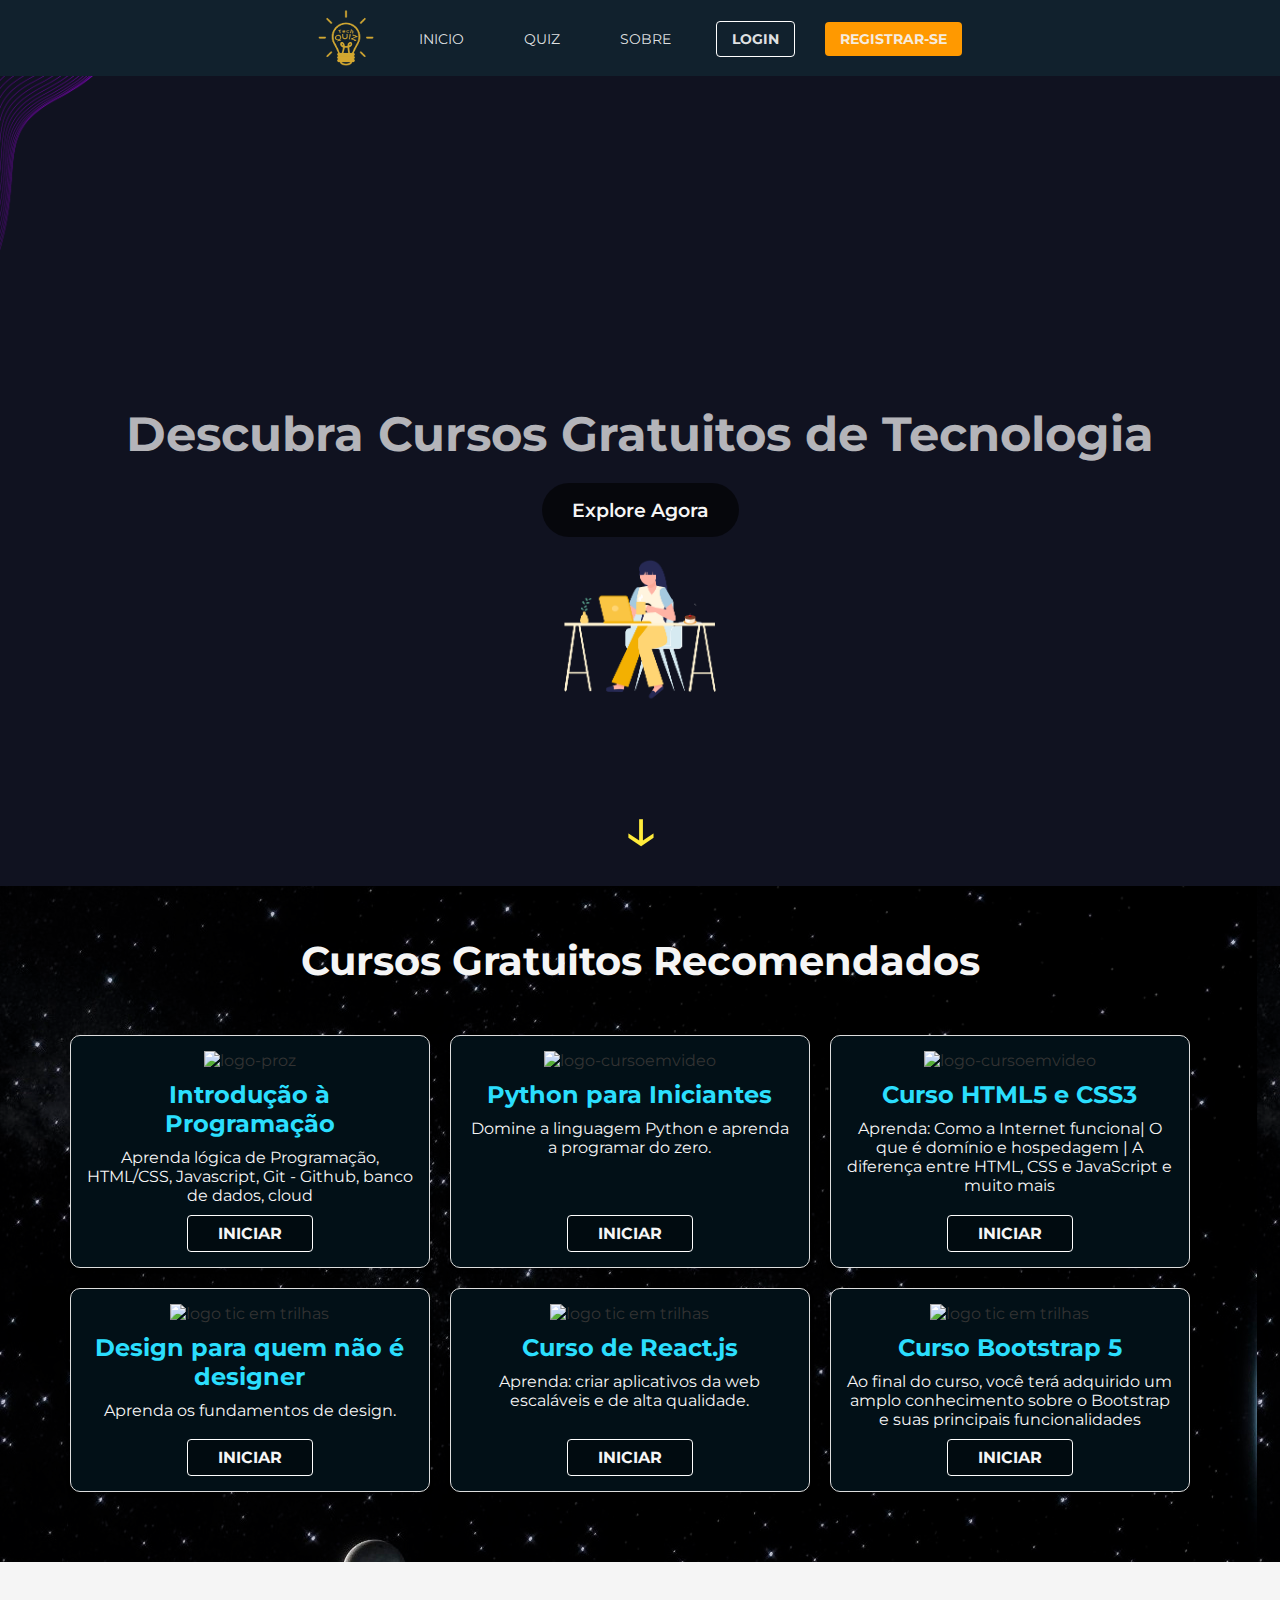
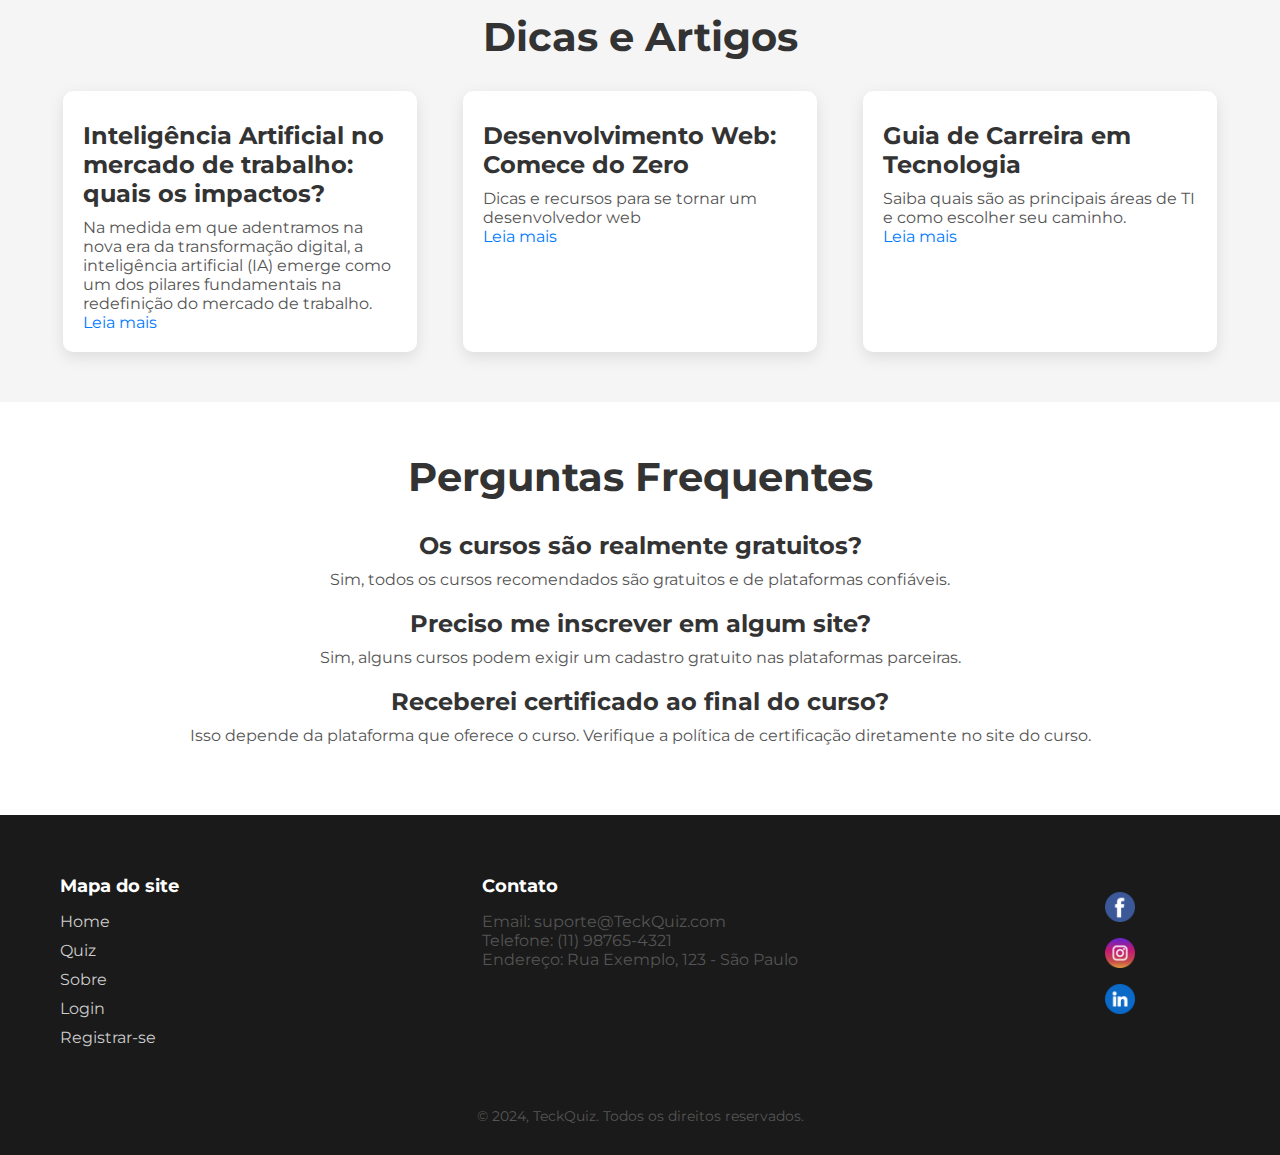
==== src/cursos.html @ 4815fe91 "editando pagina cursos" ====
<!DOCTYPE html>
<html lang="pt-br">
<head>
    <meta charset="UTF-8">
    <meta name="viewport" content="width=device-width, initial-scale=1.0">
    <title>Cursos de Tecnologia Gratuitos</title>
    <link href="https://fonts.googleapis.com/css2?family=Montserrat:wght@400;700&display=swap" rel="stylesheet">
    <link rel="stylesheet" href="../css/cursos.css">
    <link rel="stylesheet" href="../css/header-footer.css">

</head>
<body>
    <header class="cabecalho">
        <div class="logo">
            <a href="../index.html">
                <img src="../image/logo-amarela-escura.png" alt="logo TechQuiz">
            </a>
        </div>
        <nav>
            <ul class="menu">
                <li><a href="../index.html">Inicio</a></li>
                <li><a href="quiz.html">Quiz</a></li>
                <li><a href="sobre.html">Sobre</a></li>
                <li><a href="login.html" class="btn">Login</a></li>
                <li><a href="registro.html" class="btn primary">Registrar-se</a></li>
            </ul>
        </nav>
    </header> 

    <!-- Banner Principal -->
    <section class="hero">
        <div class="titulo-e-botao">
            <h1>Descubra Cursos Gratuitos de Tecnologia</h1>
            <a href="#botao-explorar" class="button">Explore Agora</a>
        </div>
        <div class="seta">&#x2193;</div> 
    </section>

    <!-- Seção de Cursos Gratuitos -->
    <section class="courses" id="botao-explorar">
        <h2>Cursos Gratuitos Recomendados</h2>
        <div class="cards-container">
            <div class="card">
                <div class="div-logo-cursos">
                    <img src="image/logotipo_proz.svg" alt="logo-proz">
                </div>
                <h3>Introdução à Programação</h3>
                <p>Aprenda lógica de Programação, HTML/CSS, Javascript, Git - Github, banco de dados, cloud</p>
                <a href="https://pages.prozeducacao.com.br/proz-tecnologia" target="_blank" class="link-curso">Iniciar</a>
            </div>
            <div class="card">
                <div class="div-logo-cursos">
                    <img src="image/logo-curso-em-video-ofici.png" alt="logo-cursoemvideo" class="logo-guanabara">
                </div>
                <h3>Python para Iniciantes</h3>
                <p>Domine a linguagem Python e aprenda a programar do zero.</p>
                <a href="https://www.cursoemvideo.com/curso/python-3-mundo-1/" target="_blank">Iniciar</a>
            </div>
            <div class="card">
                <div class="div-logo-cursos">
                    <img src="image/logo-curso-em-video-ofici.png" alt="logo-cursoemvideo" class="logo-guanabara">
                </div>
                <h3>Curso HTML5 e CSS3</h3>
                <p>Aprenda: Como a Internet funciona| O que é domínio e hospedagem | A diferença entre HTML, CSS e JavaScript e muito mais</p>
                <a href="https://www.cursoemvideo.com/curso/html5-css3-modulo1/" target="_blank">Iniciar</a>
            </div>
            <!-- -------------------- -->
            <div class="card">
                <div class="div-logo-cursos">
                    <img src="image/logo-tic-em-trilhas.svg" alt="logo tic em trilhas">
                </div>
                <h3>Design para quem não é designer</h3>
                <p>Aprenda os fundamentos de design.</p>
                <a href="https://ticemtrilhas.org.br/trail/8926b75f-1801-44e4-8475-540660bf1c4f" target="_blank" class="link-curso">Iniciar</a>
            </div>
            <div class="card">
                <div class="div-logo-cursos">
                    <img src="image/logo-tic-em-trilhas.svg" alt="logo tic em trilhas">
                </div>
                <h3>Curso de React.js</h3>
                <p>Aprenda: criar aplicativos da web escaláveis e de alta qualidade.</p>
                <a href="https://jornadadodev.com.br/cursos/front-end/reactjs" target="_blank" class="link-curso">Iniciar</a>
            </div>
            <div class="card">
                <div class="div-logo-cursos">
                    <img src="image/logo-jornada-dev.png" alt="logo tic em trilhas">
                </div>
                <h3>Curso Bootstrap 5</h3>
                <p>Ao final do curso, você terá adquirido um amplo conhecimento sobre o Bootstrap e suas principais funcionalidades</p>
                <a href="https://jornadadodev.com.br/cursos/front-end/bootstrap-5" target="_blank" class="link-curso">Iniciar</a>
            </div>
           
        </div>
        <!-- <div class="container-botao"><button class="btn" id="btn-carregar">Carregar mais</button></div> -->
    </section>

    <!-- Seção de Blog -->
    <section class="blog">
        <h2>Dicas e Artigos</h2>
        <div class="blog-posts">
            <article class="post">
                <h3>Inteligência Artificial no mercado de trabalho: quais os impactos?</h3>
                <p>Na medida em que adentramos na nova era da transformação digital, a inteligência artificial (IA) emerge como um dos pilares fundamentais na redefinição do mercado de trabalho.</p>
                <a href="https://www.totvs.com/blog/inovacoes/inteligencia-artificial-mercado-de-trabalho/#:~:text=Aperfei%C3%A7oamento%20de%20habilidades%20e%20cria%C3%A7%C3%A3o,dados%20e%20ci%C3%AAncia%20de%20dados.">Leia mais</a>
            </article>
            <article class="post">
                <h3>Desenvolvimento Web: Comece do Zero</h3>
                <p>Dicas e recursos para se tornar um desenvolvedor web</p>
                <a href="https://www.hostinger.com.br/tutoriais/como-ser-um-desenvolvedor-web">Leia mais</a>
            </article>
            <article class="post">
                <h3>Guia de Carreira em Tecnologia</h3>
                <p>Saiba quais são as principais áreas de TI e como escolher seu caminho.</p>
                <a href="https://gaea.com.br/voce-conhece-bem-as-principais-areas-de-ti/">Leia mais</a>
            </article>
        </div>
    </section>

    <!-- Seção Artigos -->
    <section class="faq">
        <h2>Perguntas Frequentes</h2>
        <div class="faq-item">
            <h3>Os cursos são realmente gratuitos?</h3>
            <p>Sim, todos os cursos recomendados são gratuitos e de plataformas confiáveis.</p>
        </div>
        <div class="faq-item">
            <h3>Preciso me inscrever em algum site?</h3>
            <p>Sim, alguns cursos podem exigir um cadastro gratuito nas plataformas parceiras.</p>
        </div>
        <div class="faq-item">
            <h3>Receberei certificado ao final do curso?</h3>
            <p>Isso depende da plataforma que oferece o curso. Verifique a política de certificação diretamente no site do curso.</p>
        </div>
    </section>

    <footer class="footer">
        <div class="container">
            <div class="footer-sections">
                <div class="footer-section">
                    <h3>Mapa do site</h3>
                    <ul>
                        <li><a href="#">Home</a></li>
                        <li><a href="#">Quiz</a></li>
                        <li><a href="#">Sobre</a></li>
                        <li><a href="#">Login</a></li>
                        <li><a href="#">Registrar-se</a></li>
                    </ul>
                </div>
                <div class="footer-section">
                    <h3>Contato</h3>
                    <p>Email: suporte@TeckQuiz.com</p>
                    <p>Telefone: (11) 98765-4321</p>
                    <p>Endereço: Rua Exemplo, 123 - São Paulo</p>
                </div>
                <div class="redes-sociais">
                    <a href="#">
                        <img src="../image/facebook.png" alt="">
                    </a>
                    <a href="#">
                        <img src="../image/instagram.png" alt="">
                    </a>
                    <a href="#">
                        <img src="../image/linkedin.png" alt="">
                    </a>
                </div>
            </div>
            <p class="footer-copy">© 2024, TeckQuiz. Todos os direitos reservados.</p>
        </div>
    </footer>
</body>
</html>
---- css/cursos.css ----
*{
    margin: 0;
    padding: 0;
    box-sizing: border-box;
    font-family: 'Montserrat', sans-serif;
    color: #333;
    text-decoration: none;
    list-style: none;
}

html {
    scroll-behavior: smooth;
    transition: .3s ease;
}
  
body {
    background-color: #f5f5f5;
}

/* .cabecalho {
    display: flex;
    justify-content: center;
    align-items: center;
    background-color: #11212D;
    padding: 10px 0;
    gap: 30px;
}

nav{
    display: flex;
    justify-content: center;
    align-items: center;
}

.menu {
    display: flex;
    justify-content: center;
    align-items: center;
    list-style: none;
    padding: 0;
    gap: 30px;
}


.menu a {
    color: #f5f5f5ec;
    font-size: 14px;
    text-transform: uppercase;
    padding: 8px 15px;
    border-radius: 4px;
    transition: 0.2s ease;
}

.menu a:hover {
    color: #000;
    background: #fff;
}

.btn {
    background: transparent;
    padding: 8px 15px;
    border-radius: 4px;
    text-transform: uppercase;
    font-weight: bold;
    border: 1px solid #fff;
}

.menu .btn:hover {
    background-color: #fff;
    color: #000;
}

.btn.primary {
    background-color: #ff9900;
    border: none;
}

.logo{
    display: flex;
    justify-content: center;
    align-items: center;
}

.logo a{
    width: 56px;
    height: 56px;
}

.logo img {
    object-fit: contain;
    width: 100%;
}

.logo a:hover{
    content: url('../image/logo-amarela-clara.png'); 
} */

.hero {
    background-image: url('../image/banner-11.png');
    background-size: cover;
    background-position: center;
    height: 90vh;
    display: flex;
    flex-direction: column;
    justify-content: center;
    align-items: center;
    color: white;
    text-align: center;
    transition: 0.5s ease;
    position: relative;
}

.seta {
    position: absolute;
    bottom: 20px;
    left: 50%;
    transform: translateX(-50%);
    font-size: 4rem; /* Aumentando o tamanho da seta */
    color: #ffeb3b; /* Cor amarela clara */
    cursor: pointer;
    animation: bounce 2s infinite;
}

@keyframes bounce {
    0%, 20%, 50%, 80%, 100% {
        transform: translateX(-50%) translateY(0);
    }
    40% {
        transform: translateX(-50%) translateY(-10px);
    }
    60% {
        transform: translateX(-50%) translateY(-5px);
    }
}


.titulo-e-botao{
    display: flex;
    flex-direction: column;
    align-items: center;
}

.hero h1 {
    font-size: 3rem;
    color: #ffffffaf;
}

.button {
    max-width: 300px;
    padding: 15px 30px;
    background-color: rgba(0,0,0,.60);
    color: #f5f5f5;
    border: none;
    border-radius: 30px;
    font-size: 1.2rem;
    cursor: pointer;
    text-decoration: none;
    margin-top: 20px;
    transition: background 0.3s ease, color 0.3s ease;
    font-weight: 600;
    text-align: center;
    margin-bottom: 20px;
}

.button:hover{
    background-color: #f5f5f5;
    color: #1a1a1a;
}

/* Seção de cursos */
.courses {
    padding: 50px;
    text-align: center;
    background: url(../image/galaxia-noturna-paint.jpg);
}

.courses h2 {
    font-size: 2.5rem;
    margin-bottom: 30px;
    color: #f5f5f5;
}

.cards-container {
    display: flex; 
    flex-wrap: wrap; 
    gap: 20px; 
    padding: 20px;

}

.card {
    display: flex;
    flex-direction: column;
    background-color: #021017;
    border: 1px solid #ddd; 
    border-radius: 10px; 
    box-shadow: 0 2px 5px rgba(0, 0, 0, 0.1); 
    padding: 15px; 
    width: calc(33.33% - 20px); /* Largura do card em relação ao contêiner */
    transition: transform 0.3s; /* Transição para efeitos de hover */
}

.card:hover {
    cursor: default;
    transform: scale(0.95);
}

.div-logo-cursos img {
    width: 100px; 
    height: 50px; 
    object-fit: contain; 
}

.div-logo-cursos{
    border-radius: 10px;
}


h3 {
    margin: 10px 0; 
    font-size: 1.5em; 
}

p {
    font-size: 1em; 
    color: #555; 
}

.card h3{
    color: #2BDEFD;
}

.card p{
    margin-bottom: 10px;
    color: #f5f5f5;
}

.card a {
    max-width: 140px;
    text-align: center;
    display: inline-block;
    align-self: center;
    margin-top: auto;
    padding: 8px 30px;
    border-radius: 4px;
    text-transform: uppercase;
    font-weight: bold;
    border: 1px solid #fff;
    color: #f5f5f5;
    background-color: rgba(0,0,0,.30);
}


/* Seção de blog */
.blog {
    background-color: #f5f5f5;
    padding: 50px;
}

.blog h2 {
    font-size: 2.5rem;
    margin-bottom: 30px;
    text-align: center;
}

.blog-posts {
    display: flex;
    justify-content: space-around;
    gap: 20px;
}

.post {
    background-color: white;
    padding: 20px;
    border-radius: 10px;
    box-shadow: 0 5px 15px rgba(0, 0, 0, 0.1);
    width: 30%;
}

.post a {
    color: #007BFF;
    text-decoration: none;
}

/* Seção de FAQ */
.faq {
    background-color: #ffffff;
    padding: 50px;
    text-align: center;
}
.faq h2 {
    font-size: 2.5rem;
    margin-bottom: 30px;
}
.faq-item {
    margin-bottom: 20px;
}
.faq-item h3 {
    font-size: 1.5rem;
}

/* .footer {
    background-color: #1a1a1a;
    color: #ccc;
    padding: 30px 0;
    text-align: center;
}

.container {
    max-width: 1200px;
    margin: 0 auto;
    padding: 0 20px;
}

.footer-sections {
    display: flex;
    justify-content: space-between;
    flex-wrap: wrap;
}

.footer-section {
    min-width: 200px;
    margin: 20px 0;
    text-align: left;
}

.redes-sociais {
    display: flex;
    justify-content: center;
    align-items: center;
    flex-direction: column;
    min-width: 200px;
    margin: 20px 0;
    text-align: center;
}

.redes-sociais img{
    margin-bottom: 12px;
}


.footer-section h3 {
    color: #fff;
    margin-bottom: 15px;
    font-size: 18px;
}

.footer-section ul {
    list-style: none;
    padding: 0;
}

.footer-section ul li {
    margin-bottom: 10px;
}

.footer-section ul li a {
    color: #ccc;
    transition: color 0.3s ease;
}

.footer-section ul li a:hover {
    color: #f39c12;
}

.footer-copy {
    margin-top: 30px;
    font-size: 14px;
} */


@media(max-width: 768px){
    .hero{
        justify-content: flex-start;
        height: 370px;
    }
    .hero h1{
        font-size: 2rem;
        margin-top: 40px;
    }
    .courses h2{
        font-size: 1.5rem;
    }
    h3{
        font-size: 16px;
    }
}


@media(max-width: 680px){
    .cabecalho{
        flex-direction: column;
        justify-content: center;
        gap: 12px;
    }
    .menu{
        padding: 16px 0;
        gap: 12px;
    }
    .menu li:nth-child(-n+3) a{
        padding: 0;
    }
    .redes-sociais{
        flex-direction: row;
    }
    .footer-sections{
        justify-content: center;
        flex-direction: column;
        align-items: center;
    }
    .footer-section{
        text-align: center;
    }
    .redes-sociais img{
        margin-right: 10px;
        margin-bottom: 0;
       }
    .cards-container{
        flex-direction: column;
        justify-content: center;
        align-items: center;
    }

    .card{
        width: 100%;
    }

    .blog-posts{
        flex-direction: column;
        justify-content: center;
        align-items: center;
    }

    .post{
        width: 80%;
    }
}

@media(max-width: 426px){
    .menu a{
        font-size: 11px;
        font-weight: 600;
    }
    .card{
        width: 100%;
    }
    .post{
        width: 100%;
    }

}

@media(max-width: 336px){
    .menu a{
        font-size: 10px;
    }
}
---- css/header-footer.css ----
*{
    margin: 0;
    padding: 0;
    box-sizing: border-box;
    font-family: 'Montserrat', sans-serif;
    color: #333;
    text-decoration: none;
    list-style: none;
}



.cabecalho {
    display: flex;
    justify-content: center;
    align-items: center;
    background-color: #11212D;
    padding: 10px 0;
    gap: 30px;
}

nav{
    display: flex;
    justify-content: center;
    align-items: center;
}

.menu {
    display: flex;
    justify-content: center;
    align-items: center;
    list-style: none;
    padding: 0;
    gap: 30px;
}


.menu a {
    color: #f5f5f5ec;
    font-size: 14px;
    text-transform: uppercase;
    padding: 8px 15px;
    border-radius: 4px;
    transition: 0.2s ease;
}

.menu a:hover {
    color: #000;
    background: #fff;
}

.btn {
    background: transparent;
    padding: 8px 15px;
    border-radius: 4px;
    text-transform: uppercase;
    font-weight: bold;
    border: 1px solid #fff;
}

.menu .btn:hover {
    background-color: #fff;
    color: #000;
}

.btn.primary {
    /* background-color: rgba(0,0,0,.60); */
    background-color: #ff9900;
    border: none;
}

.logo{
    display: flex;
    justify-content: center;
    align-items: center;
}

.logo a{
    width: 56px;
    height: 56px;
}

.logo img {
    object-fit: contain;
    width: 100%;
}

.logo a:hover{
    content: url('../image/logo-amarela-clara.png'); 
}




.footer {
    background-color: #1a1a1a;
    color: #ccc;
    padding: 30px 0;
    text-align: center;
}

.container {
    max-width: 1200px;
    margin: 0 auto;
    padding: 0 20px;
}

.footer-sections {
    display: flex;
    justify-content: space-between;
    flex-wrap: wrap;
}

.footer-section {
    min-width: 200px;
    margin: 20px 0;
    text-align: left;
}

.redes-sociais {
    display: flex;
    justify-content: center;
    align-items: center;
    flex-direction: column;
    min-width: 200px;
    margin: 20px 0;
    text-align: center;
}

.redes-sociais img{
    max-width: 30px;
    height: auto;
    /* margin-top: 12px; */
    margin-bottom: 12px;
}


.footer-section h3 {
    color: #fff;
    margin-bottom: 15px;
    font-size: 18px;
}

.footer-section ul {
    list-style: none;
    padding: 0;
}

.footer-section ul li {
    margin-bottom: 10px;
}

.footer-section ul li a {
    color: #ccc;
    transition: color 0.3s ease;
}

.footer-section ul li a:hover {
    color: #f39c12;
}

.footer-copy {
    margin-top: 30px;
    font-size: 14px;
}







@media(max-width: 680px){
    .cabecalho{
        flex-direction: column;
        justify-content: center;
        gap: 12px;
    }
    .menu{
        padding: 16px 0;
        gap: 12px;
    }
    .menu li:nth-child(-n+3) a{
        padding: 0;
    }
    .redes-sociais{
        flex-direction: row;
    }
    .footer-sections{
        justify-content: center;
        flex-direction: column;
        align-items: center;
    }
    .footer-section{
        text-align: center;
    }
    .redes-sociais img{
        margin-right: 10px;
        margin-bottom: 0;
       }
 
}

@media(max-width: 426px){
    .menu a{
        font-size: 11px;
        font-weight: 600;
    }

}

@media(max-width: 336px){
    .menu a{
        font-size: 10px;
    }
}
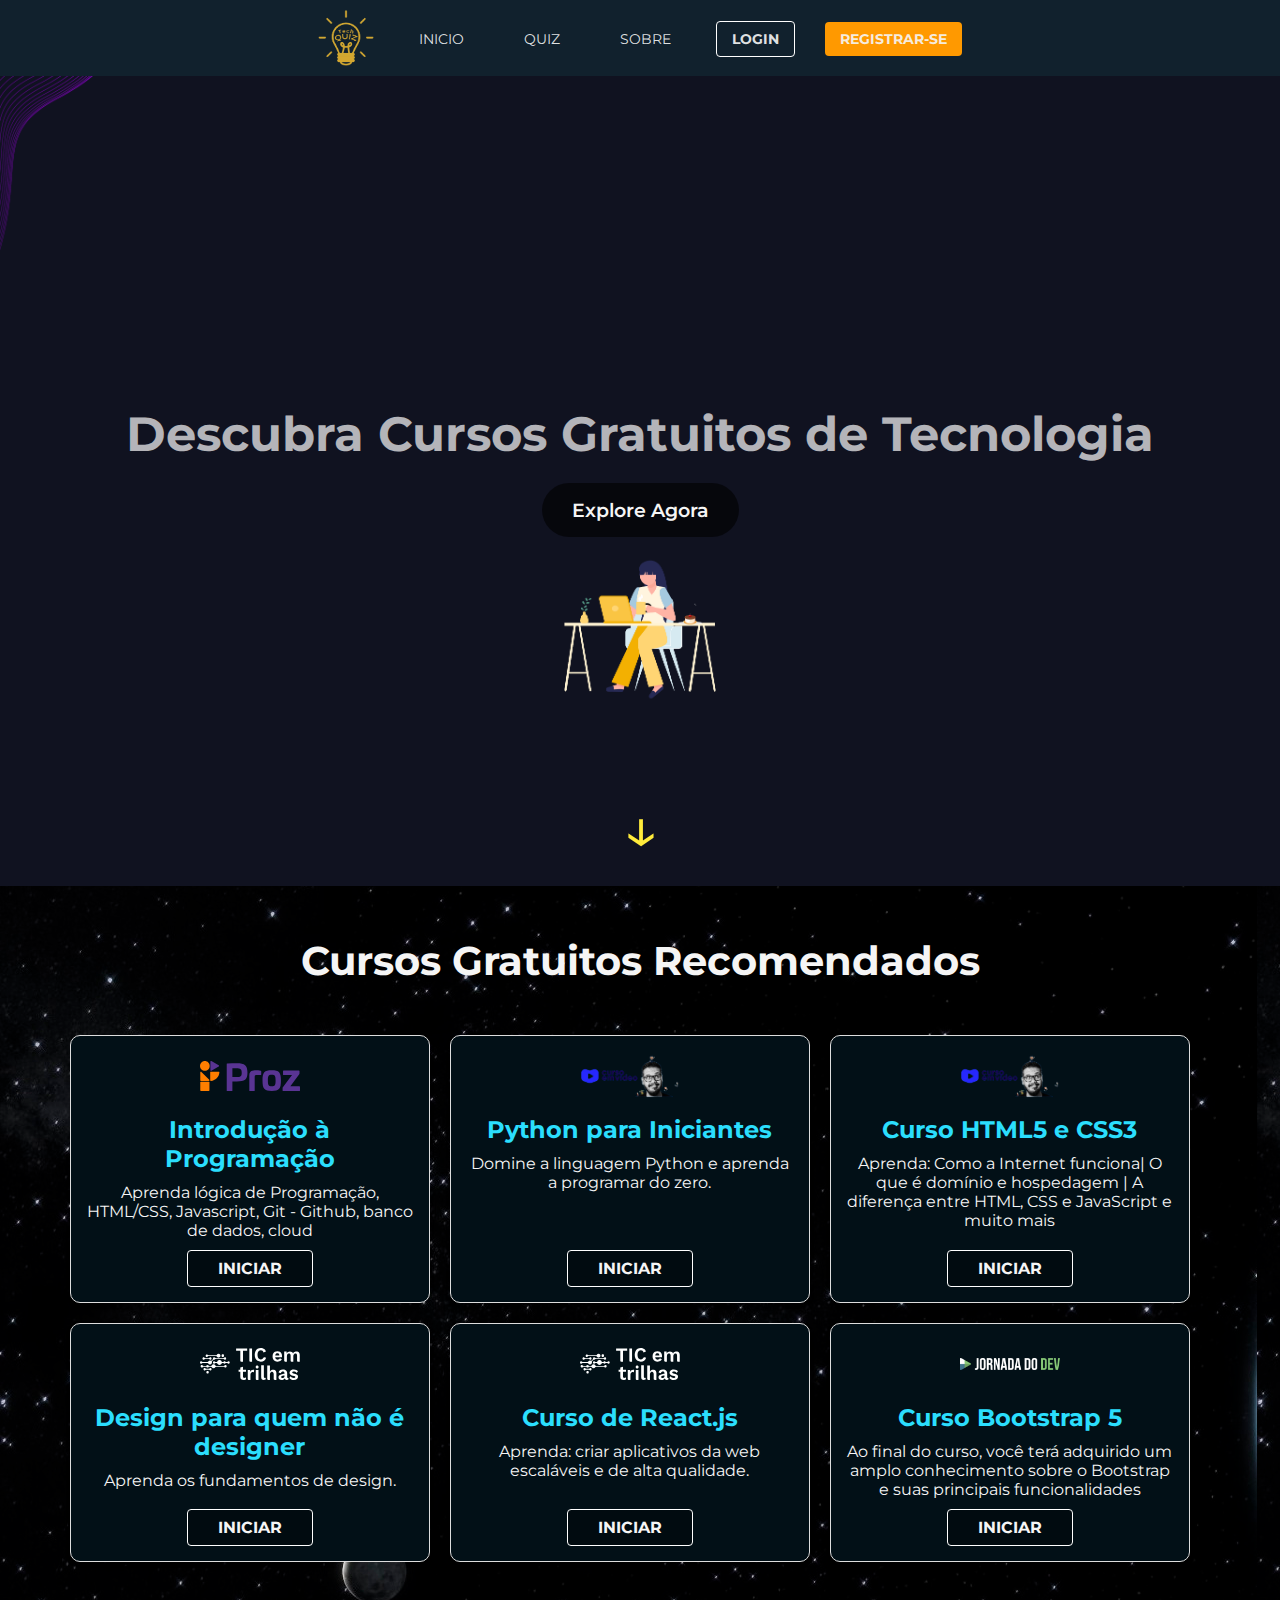
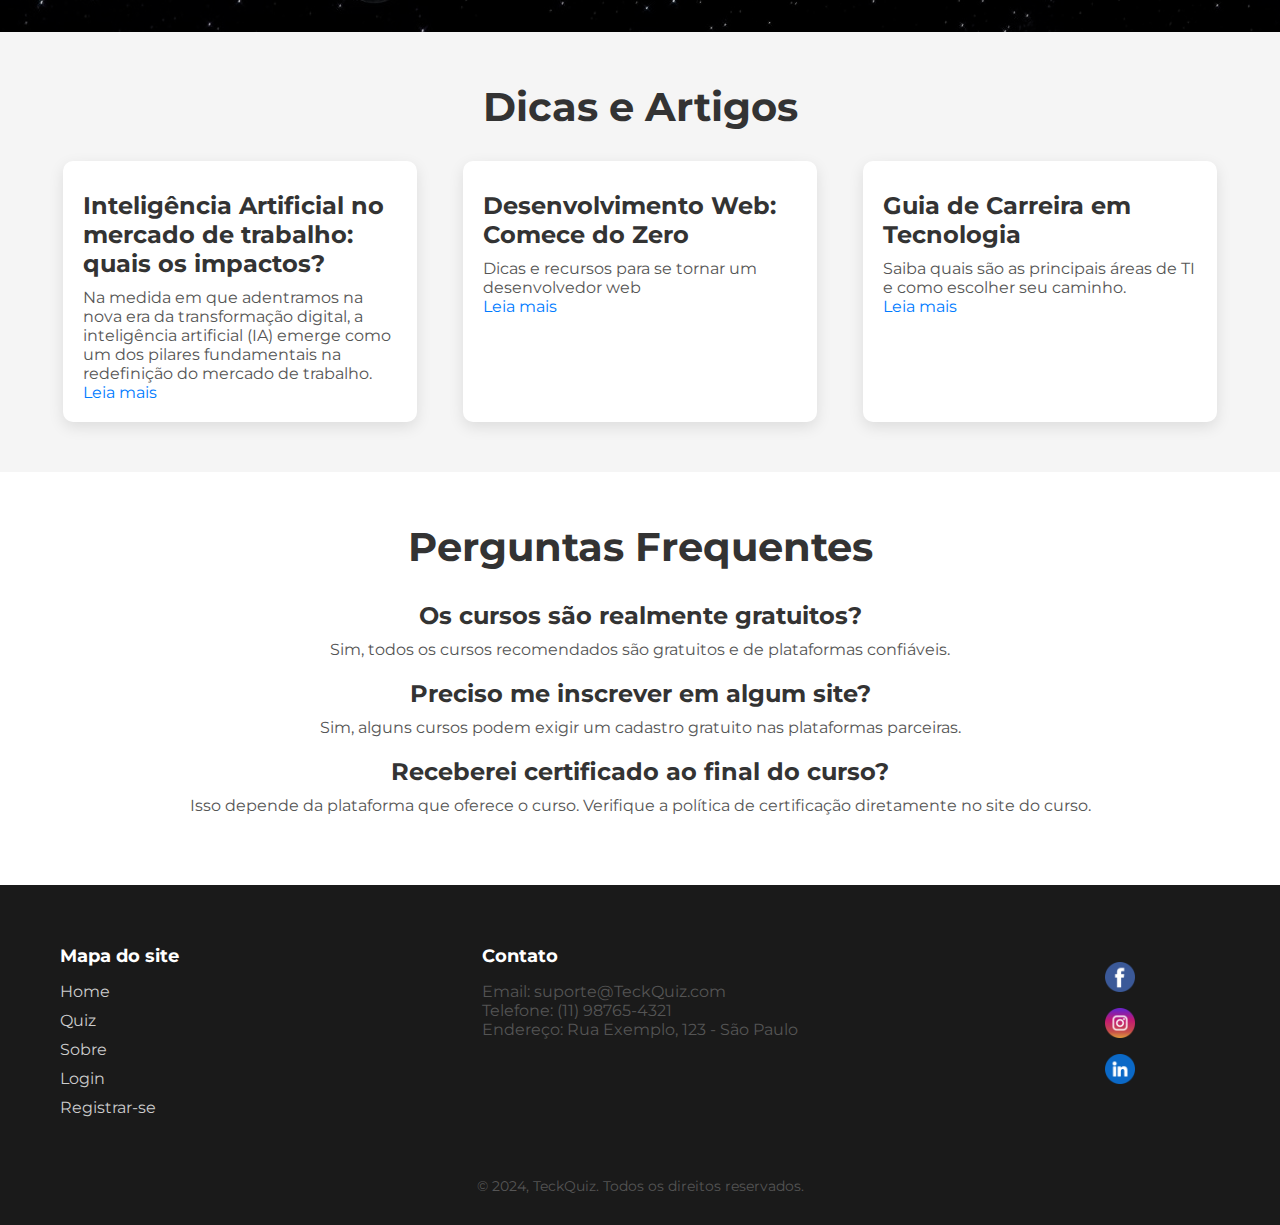
==== commit bb342ac9: "continuando edicao pag curso" ====
--- a/src/cursos.html
+++ b/src/cursos.html
@@ -42,7 +42,7 @@
         <div class="cards-container">
             <div class="card">
                 <div class="div-logo-cursos">
-                    <img src="image/logotipo_proz.svg" alt="logo-proz">
+                    <img src="../image/logotipo_proz.svg" alt="logo-proz">
                 </div>
                 <h3>Introdução à Programação</h3>
                 <p>Aprenda lógica de Programação, HTML/CSS, Javascript, Git - Github, banco de dados, cloud</p>
@@ -50,7 +50,7 @@
             </div>
             <div class="card">
                 <div class="div-logo-cursos">
-                    <img src="image/logo-curso-em-video-ofici.png" alt="logo-cursoemvideo" class="logo-guanabara">
+                    <img src="../image/logo-curso-em-video-ofici.png" alt="logo-cursoemvideo" class="logo-guanabara">
                 </div>
                 <h3>Python para Iniciantes</h3>
                 <p>Domine a linguagem Python e aprenda a programar do zero.</p>
@@ -58,7 +58,7 @@
             </div>
             <div class="card">
                 <div class="div-logo-cursos">
-                    <img src="image/logo-curso-em-video-ofici.png" alt="logo-cursoemvideo" class="logo-guanabara">
+                    <img src="../image/logo-curso-em-video-ofici.png" alt="logo-cursoemvideo" class="logo-guanabara">
                 </div>
                 <h3>Curso HTML5 e CSS3</h3>
                 <p>Aprenda: Como a Internet funciona| O que é domínio e hospedagem | A diferença entre HTML, CSS e JavaScript e muito mais</p>
@@ -67,7 +67,7 @@
             <!-- -------------------- -->
             <div class="card">
                 <div class="div-logo-cursos">
-                    <img src="image/logo-tic-em-trilhas.svg" alt="logo tic em trilhas">
+                    <img src="../image/logo-tic-em-trilhas.svg" alt="logo tic em trilhas">
                 </div>
                 <h3>Design para quem não é designer</h3>
                 <p>Aprenda os fundamentos de design.</p>
@@ -75,7 +75,7 @@
             </div>
             <div class="card">
                 <div class="div-logo-cursos">
-                    <img src="image/logo-tic-em-trilhas.svg" alt="logo tic em trilhas">
+                    <img src="../image/logo-tic-em-trilhas.svg" alt="logo tic em trilhas">
                 </div>
                 <h3>Curso de React.js</h3>
                 <p>Aprenda: criar aplicativos da web escaláveis e de alta qualidade.</p>
@@ -83,7 +83,7 @@
             </div>
             <div class="card">
                 <div class="div-logo-cursos">
-                    <img src="image/logo-jornada-dev.png" alt="logo tic em trilhas">
+                    <img src="../image/logo-jornada-dev.png" alt="logo tic em trilhas">
                 </div>
                 <h3>Curso Bootstrap 5</h3>
                 <p>Ao final do curso, você terá adquirido um amplo conhecimento sobre o Bootstrap e suas principais funcionalidades</p>
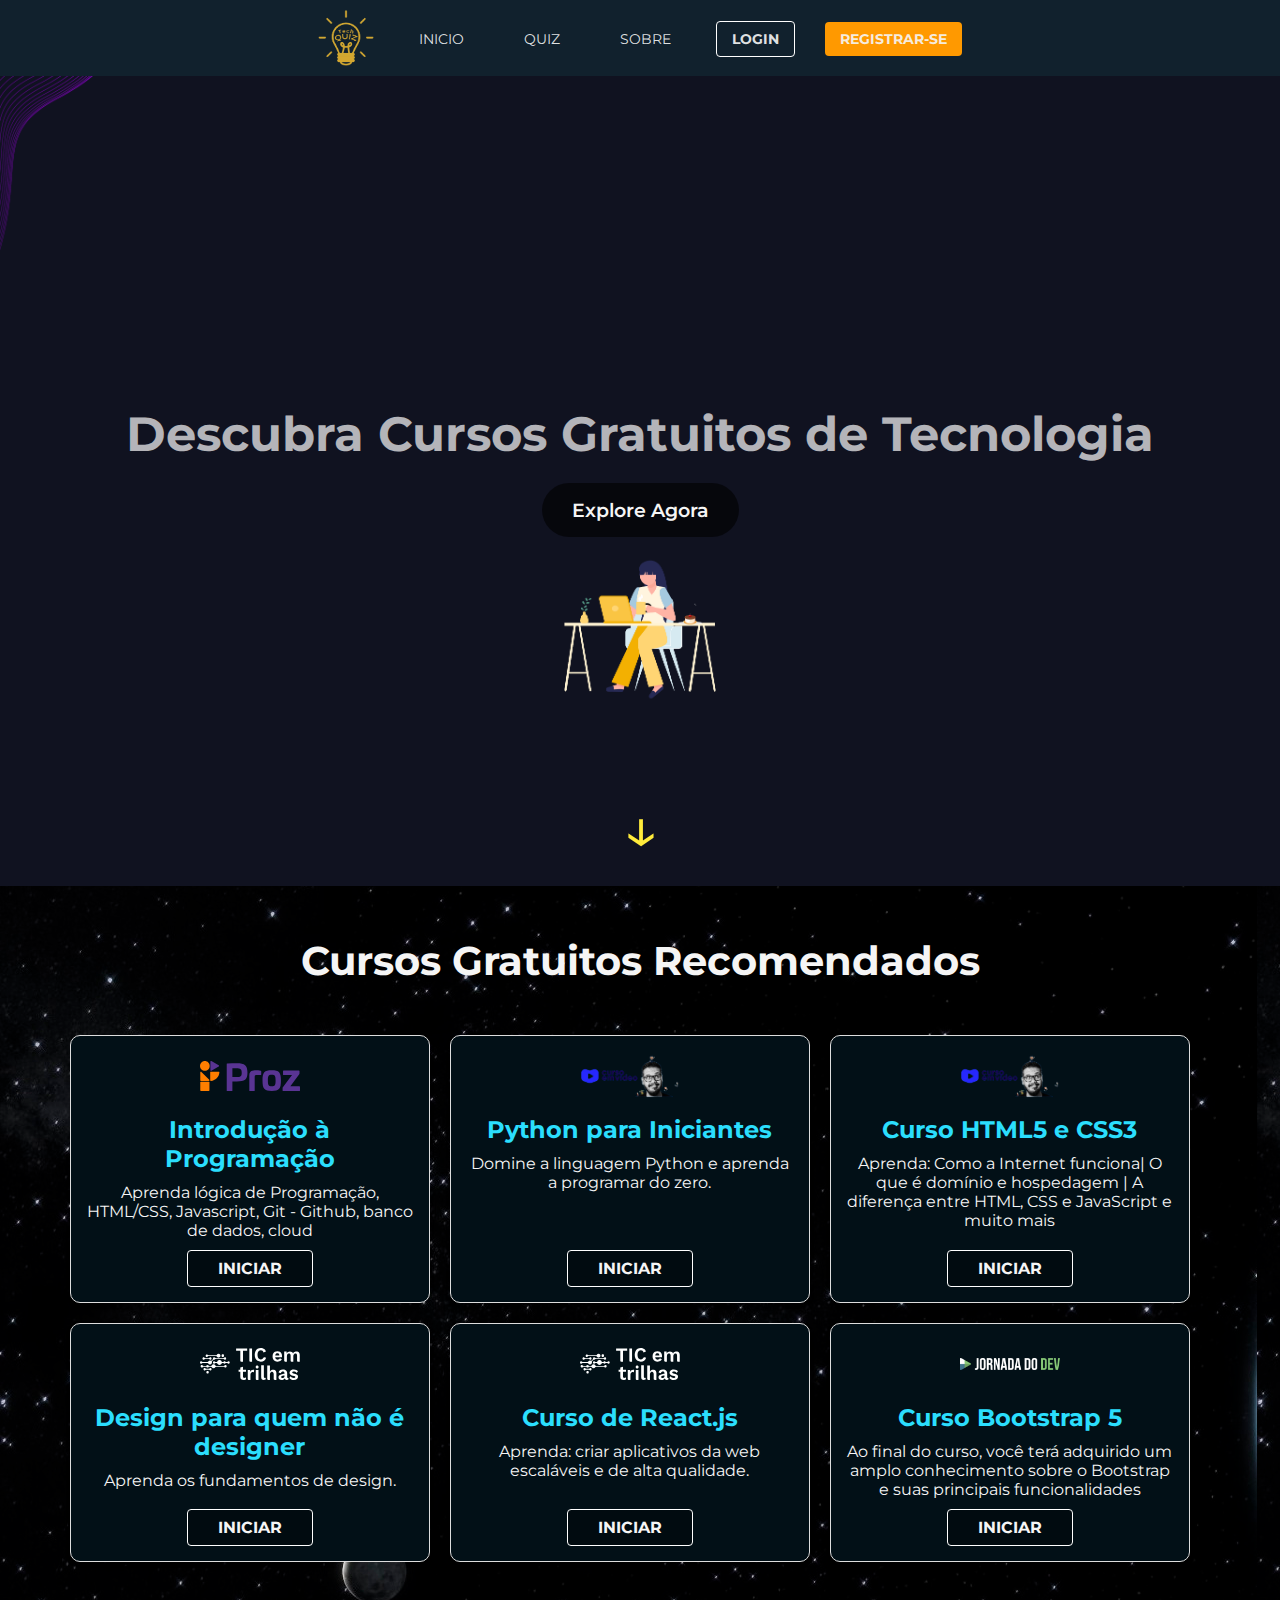
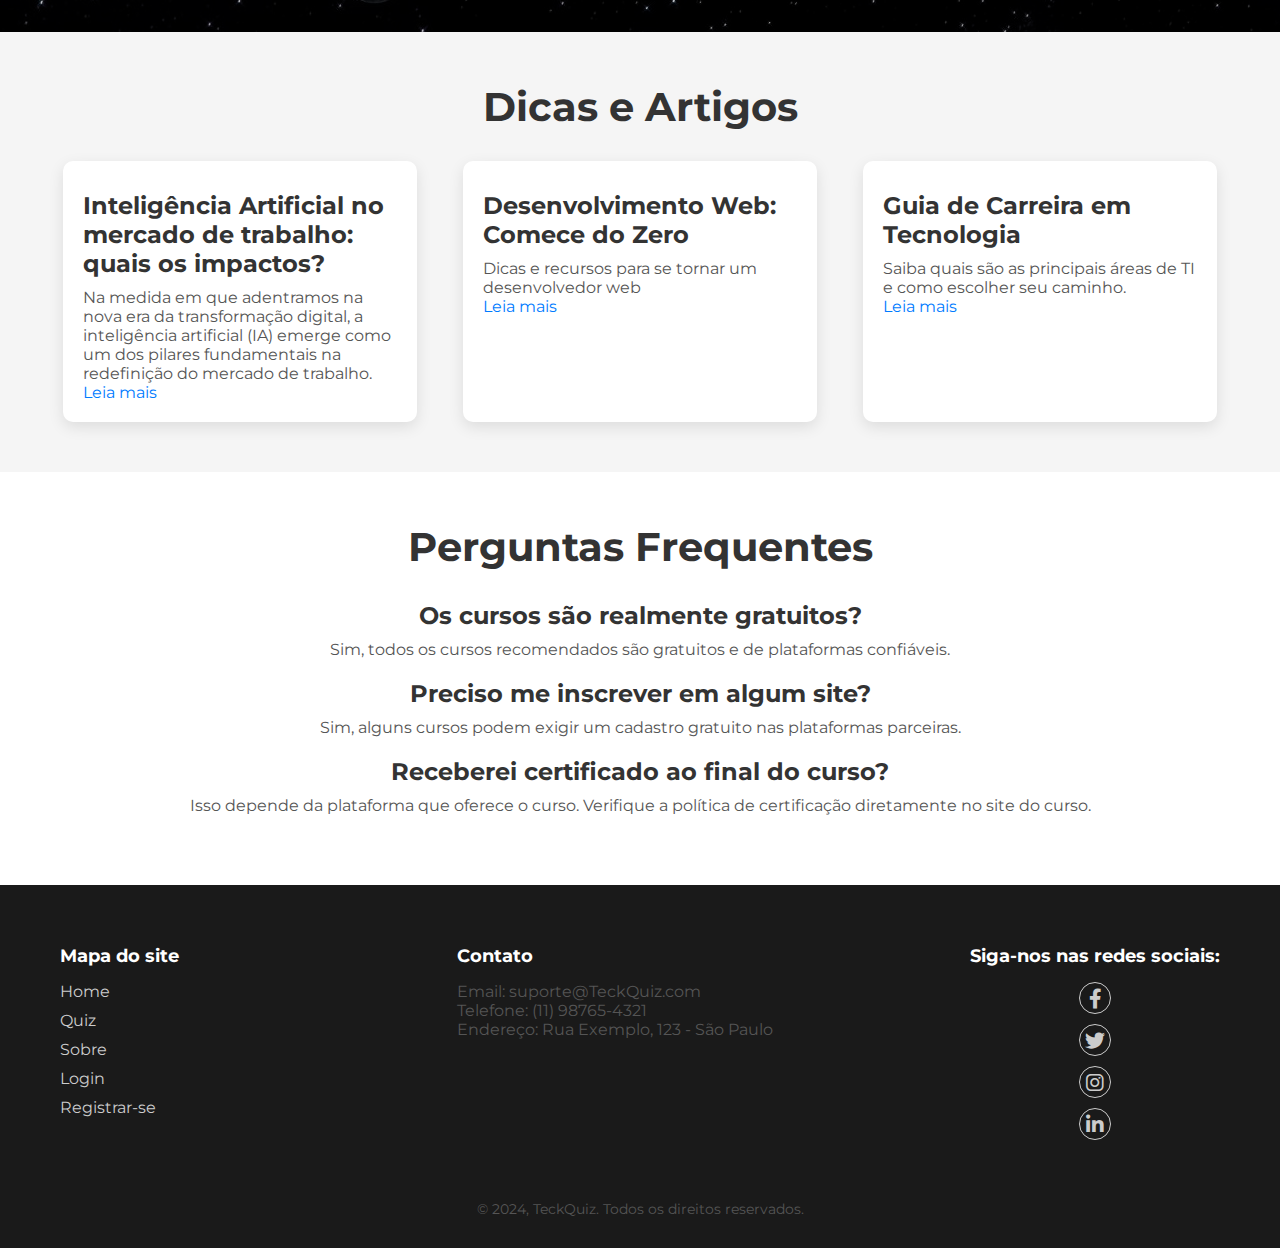
==== commit b73ea1da: "editando o footer" ====
--- a/src/cursos.html
+++ b/src/cursos.html
@@ -7,6 +7,8 @@
     <link href="https://fonts.googleapis.com/css2?family=Montserrat:wght@400;700&display=swap" rel="stylesheet">
     <link rel="stylesheet" href="../css/cursos.css">
     <link rel="stylesheet" href="../css/header-footer.css">
+
+    <link href="https://cdnjs.cloudflare.com/ajax/libs/font-awesome/6.0.0-beta3/css/all.min.css" rel="stylesheet">
 
 </head>
 <body>
@@ -152,7 +154,7 @@
                     <p>Telefone: (11) 98765-4321</p>
                     <p>Endereço: Rua Exemplo, 123 - São Paulo</p>
                 </div>
-                <div class="redes-sociais">
+                <!-- <div class="redes-sociais">
                     <a href="#">
                         <img src="../image/facebook.png" alt="">
                     </a>
@@ -162,7 +164,19 @@
                     <a href="#">
                         <img src="../image/linkedin.png" alt="">
                     </a>
+                </div> -->
+
+                <div class="footer-section nossas-redes">
+                    <h3>Siga-nos nas redes sociais:</h3>
+                    <ul class="social-icons">
+                        <li><a href="https://facebook.com" target="_blank"><i class="fab fa-facebook-f"></i></a></li>
+                        <li><a href="https://twitter.com" target="_blank"><i class="fab fa-twitter"></i></a></li>
+                        <li><a href="https://instagram.com" target="_blank"><i class="fab fa-instagram"></i></a></li>
+                        <li><a href="https://linkedin.com" target="_blank"><i class="fab fa-linkedin-in"></i></a></li>
+                    </ul>
+                    <!-- <p>&copy; 2024 - Seu Site</p> -->
                 </div>
+
             </div>
             <p class="footer-copy">© 2024, TeckQuiz. Todos os direitos reservados.</p>
         </div>
--- a/css/header-footer.css
+++ b/css/header-footer.css
@@ -3,7 +3,7 @@
     padding: 0;
     box-sizing: border-box;
     font-family: 'Montserrat', sans-serif;
-    color: #333;
+    /* color: #333; */
     text-decoration: none;
     list-style: none;
 }
@@ -94,7 +94,7 @@
 
 .footer {
     background-color: #1a1a1a;
-    color: #ccc;
+    /* color: #ccc; */
     padding: 30px 0;
     text-align: center;
 }
@@ -117,7 +117,7 @@
     text-align: left;
 }
 
-.redes-sociais {
+/* .redes-sociais {
     display: flex;
     justify-content: center;
     align-items: center;
@@ -130,9 +130,8 @@
 .redes-sociais img{
     max-width: 30px;
     height: auto;
-    /* margin-top: 12px; */
     margin-bottom: 12px;
-}
+} */
 
 
 .footer-section h3 {
@@ -165,8 +164,46 @@
 }
 
 
-
-
+/* --------------------- */
+
+
+.social-icons li a {
+    display: inline-block;
+    width: 32px;
+    height: 32px;
+    line-height: 32px;
+    text-align: center;
+    color: #fff;
+    font-size: 20px;
+    text-decoration: none;
+    border: 1px solid #ccc;
+    border-radius: 50%;
+    transition: 0.3s;
+}
+.social-icons li a:hover {
+    background-color: #fff;
+    border-color: #fff;
+}
+
+.social-icons li a:hover i{
+    color: #f39c12;
+}
+
+.social-icons a i{
+    color: #ccc;
+    font-size: 20px;
+}
+
+.social-icons a i:hover{
+    color: #f39c12;
+}
+
+.nossas-redes{
+    display: flex;
+    flex-direction: column;
+    justify-content: center;
+    align-items: center;
+}
 
 
 
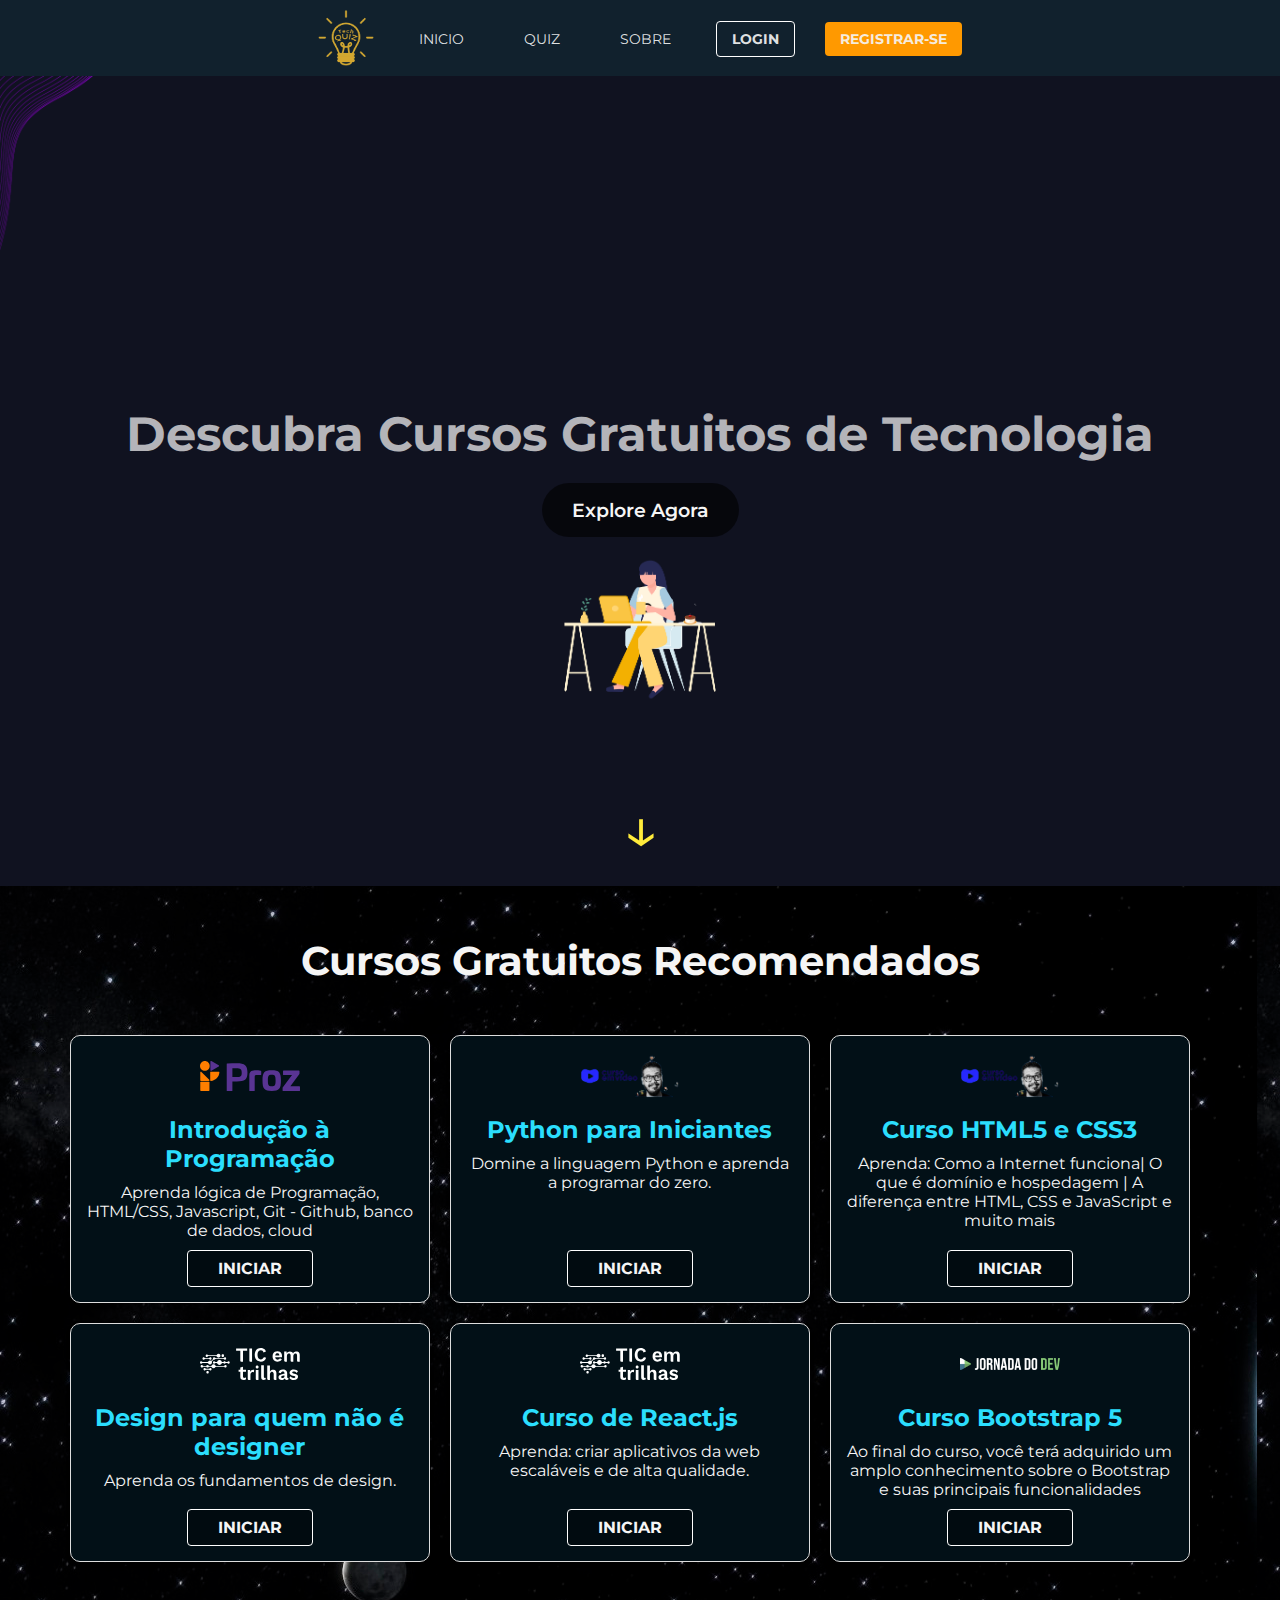
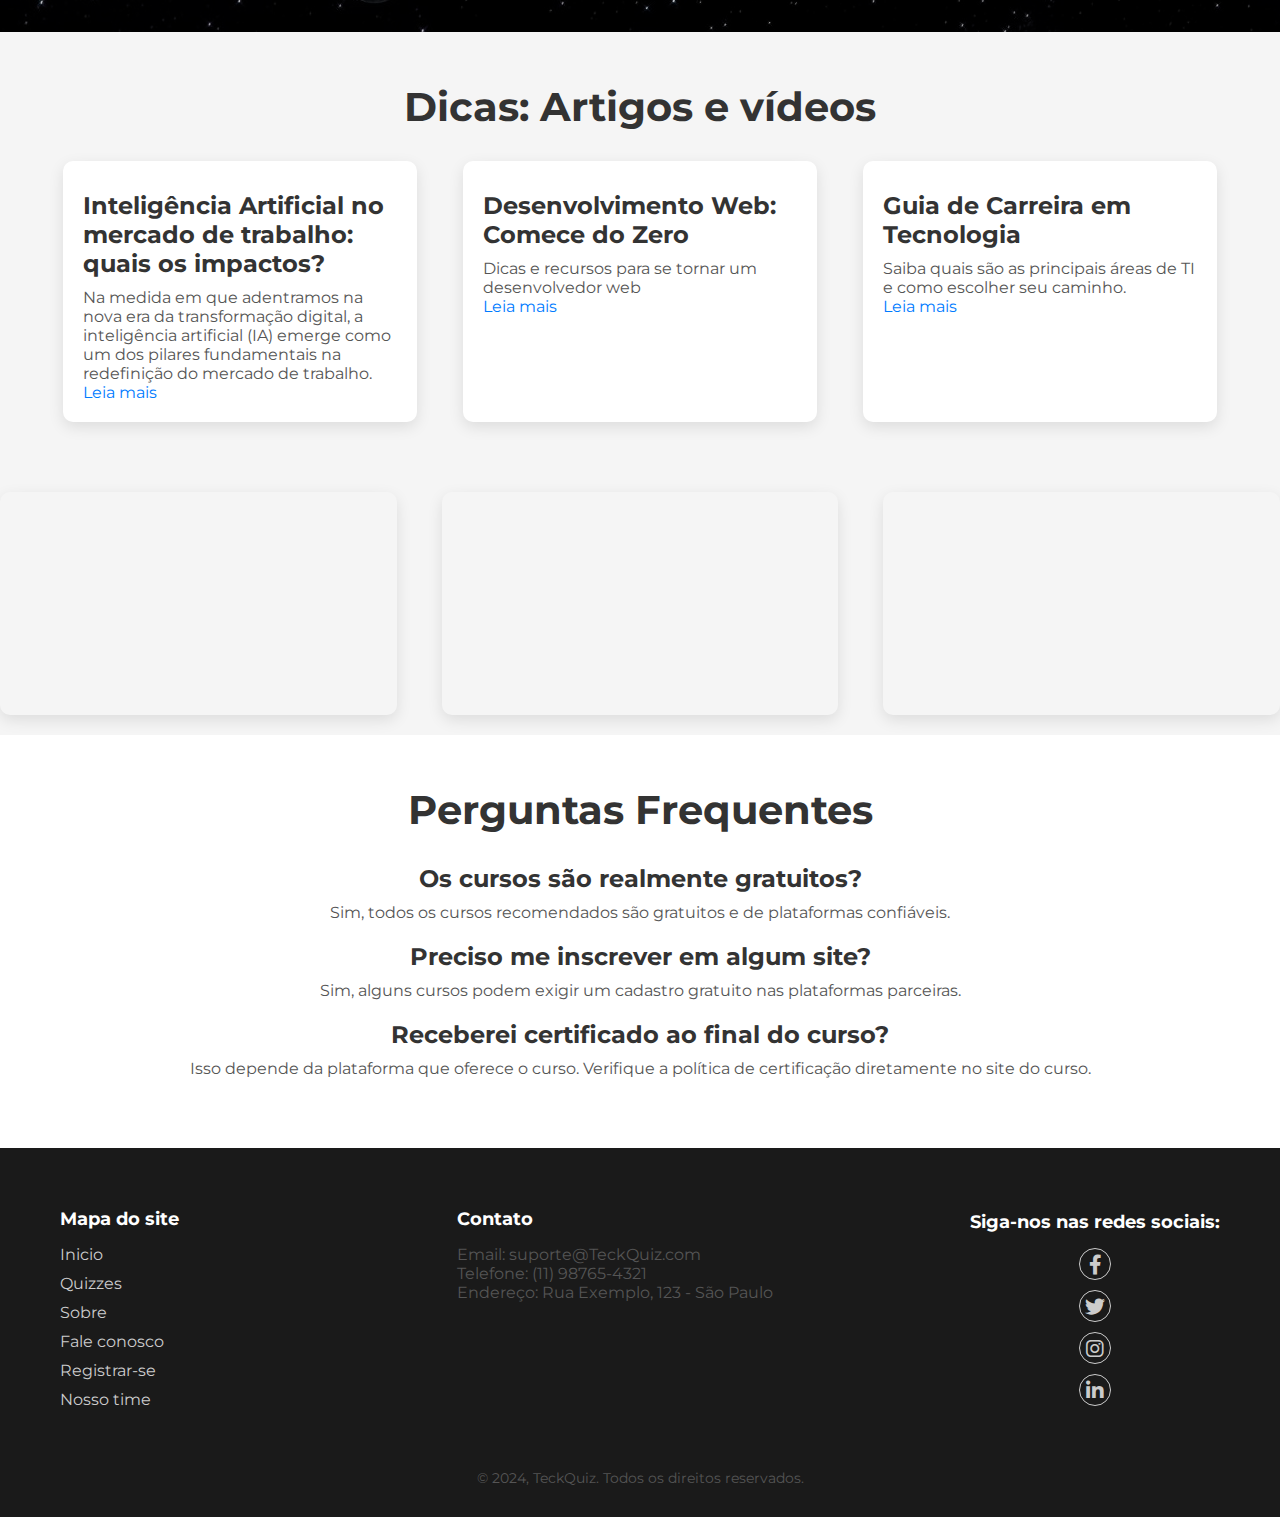
==== commit 3dcf8de8: "editando pagina cursos" ====
--- a/src/cursos.html
+++ b/src/cursos.html
@@ -7,7 +7,6 @@
     <link href="https://fonts.googleapis.com/css2?family=Montserrat:wght@400;700&display=swap" rel="stylesheet">
     <link rel="stylesheet" href="../css/cursos.css">
     <link rel="stylesheet" href="../css/header-footer.css">
-
     <link href="https://cdnjs.cloudflare.com/ajax/libs/font-awesome/6.0.0-beta3/css/all.min.css" rel="stylesheet">
 
 </head>
@@ -98,7 +97,7 @@
 
     <!-- Seção de Blog -->
     <section class="blog">
-        <h2>Dicas e Artigos</h2>
+        <h2>Dicas: Artigos e vídeos</h2>
         <div class="blog-posts">
             <article class="post">
                 <h3>Inteligência Artificial no mercado de trabalho: quais os impactos?</h3>
@@ -118,6 +117,15 @@
         </div>
     </section>
 
+    <!-- Seção vídeos -->
+    <section class="videos">
+        <iframe src="https://www.youtube.com/embed/xUarb_lxPUc?si=RWLUJeMipAI_w5dC" title="YouTube video player" frameborder="0" allow="accelerometer; autoplay; clipboard-write; encrypted-media; gyroscope; picture-in-picture; web-share" referrerpolicy="strict-origin-when-cross-origin" allowfullscreen></iframe>
+
+        <iframe src="https://www.youtube.com/embed/wLEw36KAVfU?si=1DvPSkXZrvineAA_" title="YouTube video player" frameborder="0" allow="accelerometer; autoplay; clipboard-write; encrypted-media; gyroscope; picture-in-picture; web-share" referrerpolicy="strict-origin-when-cross-origin" allowfullscreen></iframe>
+    
+        <iframe src="https://www.youtube.com/embed/oJAmci2TaJ4?si=UlJ-QF8KlkXxljoe" title="YouTube video player" frameborder="0" allow="accelerometer; autoplay; clipboard-write; encrypted-media; gyroscope; picture-in-picture; web-share" referrerpolicy="strict-origin-when-cross-origin" allowfullscreen></iframe>
+    </section>
+    
     <!-- Seção Artigos -->
     <section class="faq">
         <h2>Perguntas Frequentes</h2>
@@ -134,18 +142,19 @@
             <p>Isso depende da plataforma que oferece o curso. Verifique a política de certificação diretamente no site do curso.</p>
         </div>
     </section>
-
+    <!-- Rodapé -->
     <footer class="footer">
         <div class="container">
             <div class="footer-sections">
                 <div class="footer-section">
                     <h3>Mapa do site</h3>
                     <ul>
-                        <li><a href="#">Home</a></li>
-                        <li><a href="#">Quiz</a></li>
+                        <li><a href="#">Inicio</a></li>
+                        <li><a href="#">Quizzes</a></li>
                         <li><a href="#">Sobre</a></li>
-                        <li><a href="#">Login</a></li>
+                        <li><a href="#">Fale conosco</a></li>
                         <li><a href="#">Registrar-se</a></li>
+                        <li><a href="#">Nosso time</a></li>
                     </ul>
                 </div>
                 <div class="footer-section">
@@ -154,18 +163,6 @@
                     <p>Telefone: (11) 98765-4321</p>
                     <p>Endereço: Rua Exemplo, 123 - São Paulo</p>
                 </div>
-                <!-- <div class="redes-sociais">
-                    <a href="#">
-                        <img src="../image/facebook.png" alt="">
-                    </a>
-                    <a href="#">
-                        <img src="../image/instagram.png" alt="">
-                    </a>
-                    <a href="#">
-                        <img src="../image/linkedin.png" alt="">
-                    </a>
-                </div> -->
-
                 <div class="footer-section nossas-redes">
                     <h3>Siga-nos nas redes sociais:</h3>
                     <ul class="social-icons">
@@ -174,7 +171,6 @@
                         <li><a href="https://instagram.com" target="_blank"><i class="fab fa-instagram"></i></a></li>
                         <li><a href="https://linkedin.com" target="_blank"><i class="fab fa-linkedin-in"></i></a></li>
                     </ul>
-                    <!-- <p>&copy; 2024 - Seu Site</p> -->
                 </div>
 
             </div>
--- a/css/cursos.css
+++ b/css/cursos.css
@@ -17,83 +17,6 @@
     background-color: #f5f5f5;
 }
 
-/* .cabecalho {
-    display: flex;
-    justify-content: center;
-    align-items: center;
-    background-color: #11212D;
-    padding: 10px 0;
-    gap: 30px;
-}
-
-nav{
-    display: flex;
-    justify-content: center;
-    align-items: center;
-}
-
-.menu {
-    display: flex;
-    justify-content: center;
-    align-items: center;
-    list-style: none;
-    padding: 0;
-    gap: 30px;
-}
-
-
-.menu a {
-    color: #f5f5f5ec;
-    font-size: 14px;
-    text-transform: uppercase;
-    padding: 8px 15px;
-    border-radius: 4px;
-    transition: 0.2s ease;
-}
-
-.menu a:hover {
-    color: #000;
-    background: #fff;
-}
-
-.btn {
-    background: transparent;
-    padding: 8px 15px;
-    border-radius: 4px;
-    text-transform: uppercase;
-    font-weight: bold;
-    border: 1px solid #fff;
-}
-
-.menu .btn:hover {
-    background-color: #fff;
-    color: #000;
-}
-
-.btn.primary {
-    background-color: #ff9900;
-    border: none;
-}
-
-.logo{
-    display: flex;
-    justify-content: center;
-    align-items: center;
-}
-
-.logo a{
-    width: 56px;
-    height: 56px;
-}
-
-.logo img {
-    object-fit: contain;
-    width: 100%;
-}
-
-.logo a:hover{
-    content: url('../image/logo-amarela-clara.png'); 
-} */
 
 .hero {
     background-image: url('../image/banner-11.png');
@@ -282,7 +205,25 @@
     text-decoration: none;
 }
 
-/* Seção de FAQ */
+
+/* Seção videos */
+.videos {
+    display: flex;
+    justify-content: space-between;
+    gap: 22px;
+    max-width: 1440px;
+    margin: 20px auto;
+}
+
+.videos iframe {
+    width: 31%;
+    aspect-ratio: 16 / 9;
+    border-radius: 10px;
+    box-shadow: 0 5px 15px rgba(0, 0, 0, 0.1);
+}
+
+
+/* Seção de perguntas frequentes */
 .faq {
     background-color: #ffffff;
     padding: 50px;
@@ -299,74 +240,6 @@
     font-size: 1.5rem;
 }
 
-/* .footer {
-    background-color: #1a1a1a;
-    color: #ccc;
-    padding: 30px 0;
-    text-align: center;
-}
-
-.container {
-    max-width: 1200px;
-    margin: 0 auto;
-    padding: 0 20px;
-}
-
-.footer-sections {
-    display: flex;
-    justify-content: space-between;
-    flex-wrap: wrap;
-}
-
-.footer-section {
-    min-width: 200px;
-    margin: 20px 0;
-    text-align: left;
-}
-
-.redes-sociais {
-    display: flex;
-    justify-content: center;
-    align-items: center;
-    flex-direction: column;
-    min-width: 200px;
-    margin: 20px 0;
-    text-align: center;
-}
-
-.redes-sociais img{
-    margin-bottom: 12px;
-}
-
-
-.footer-section h3 {
-    color: #fff;
-    margin-bottom: 15px;
-    font-size: 18px;
-}
-
-.footer-section ul {
-    list-style: none;
-    padding: 0;
-}
-
-.footer-section ul li {
-    margin-bottom: 10px;
-}
-
-.footer-section ul li a {
-    color: #ccc;
-    transition: color 0.3s ease;
-}
-
-.footer-section ul li a:hover {
-    color: #f39c12;
-}
-
-.footer-copy {
-    margin-top: 30px;
-    font-size: 14px;
-} */
 
 
 @media(max-width: 768px){
@@ -383,6 +256,15 @@
     }
     h3{
         font-size: 16px;
+    }
+    .videos {
+        flex-direction: column;
+        align-items: center;
+    }
+
+    .videos iframe {
+        width: 100%;
+        max-width: 560px; /* largura máxima em dispositivos móveis */
     }
 }
 
@@ -441,9 +323,6 @@
         font-size: 11px;
         font-weight: 600;
     }
-    .card{
-        width: 100%;
-    }
     .post{
         width: 100%;
     }
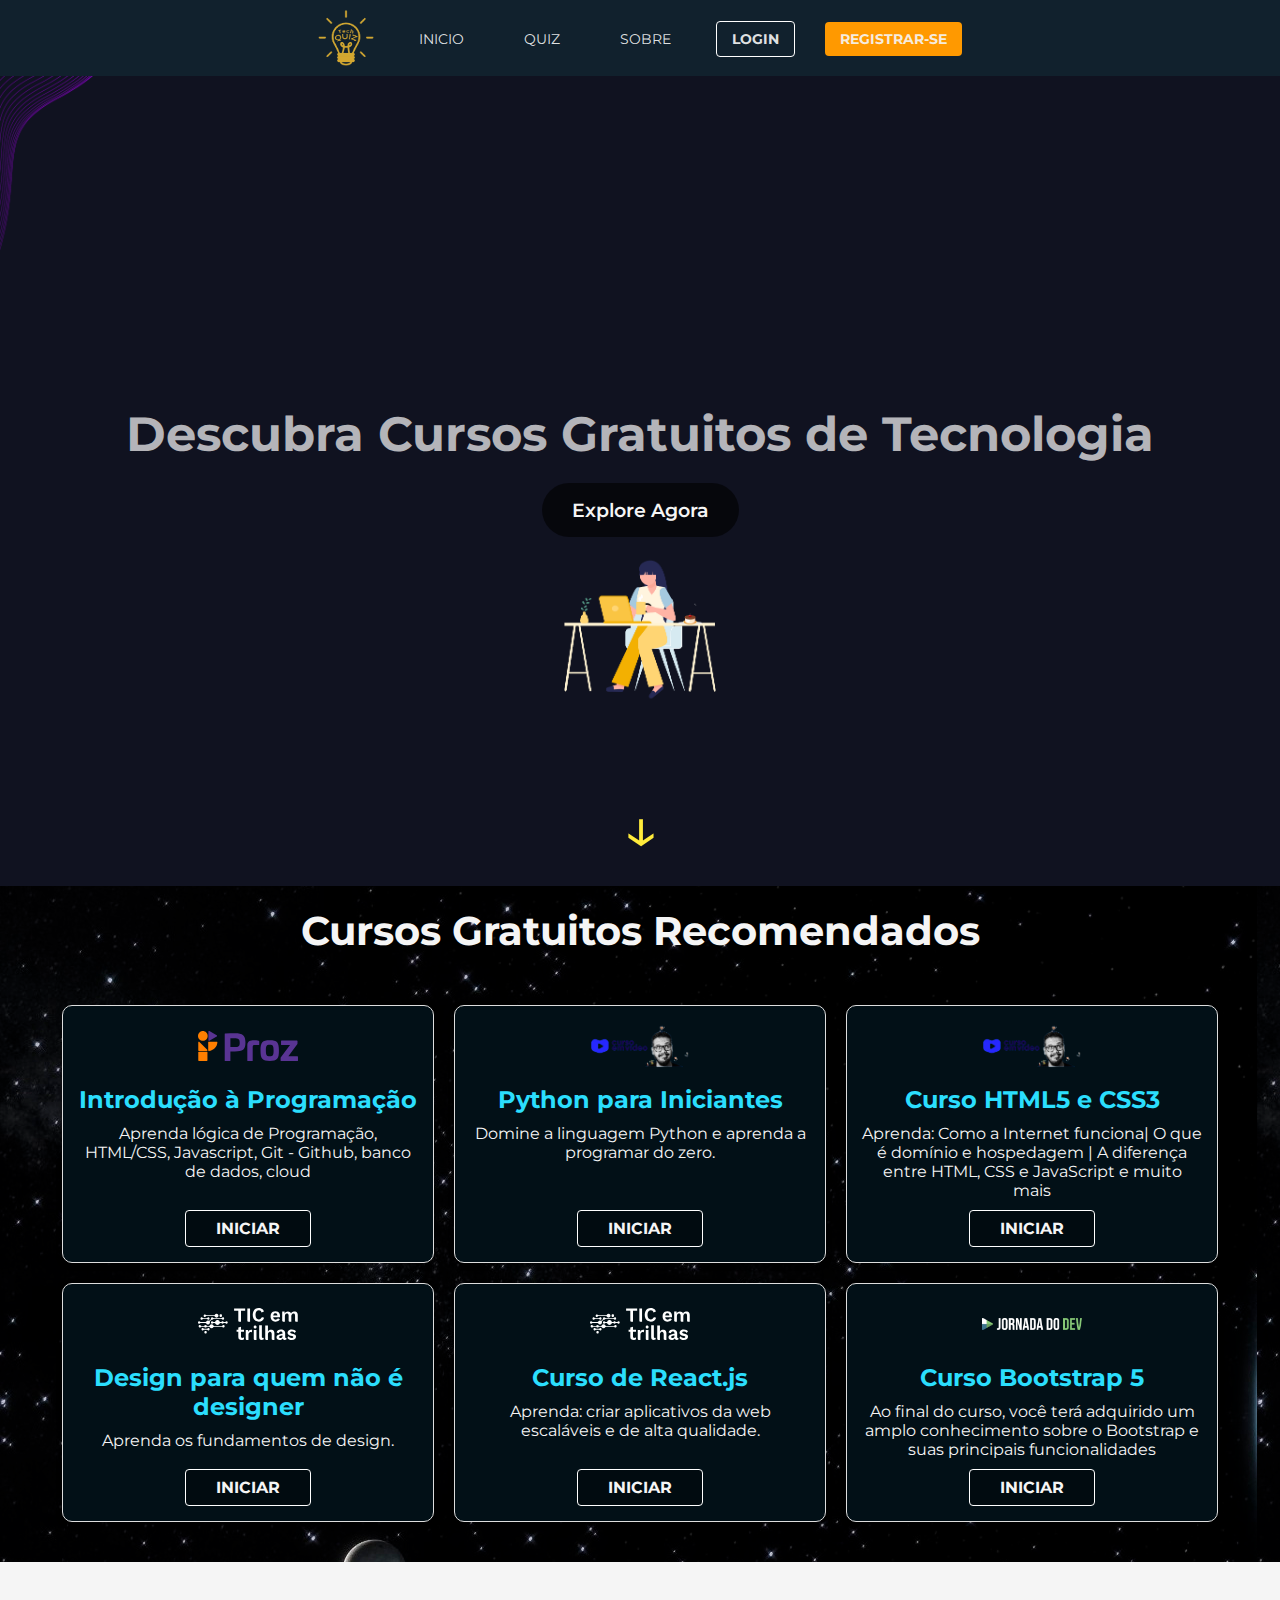
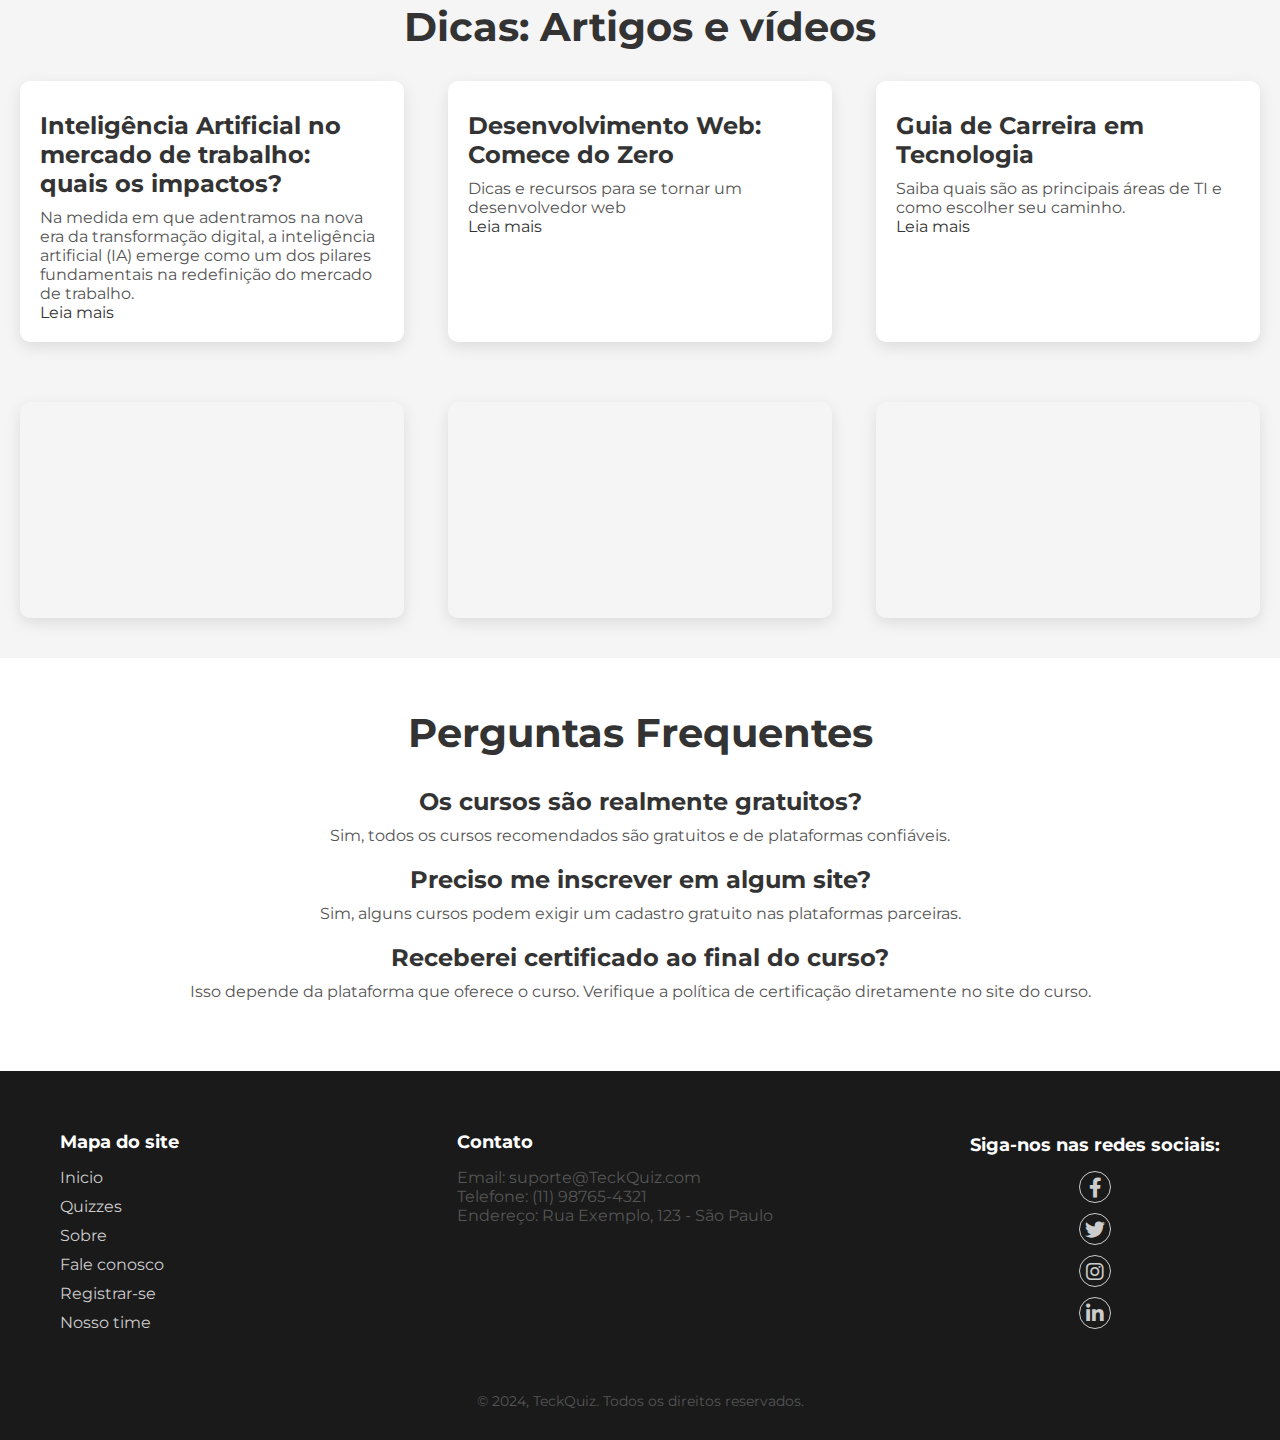
==== commit 830b8572: "editando pagina cursos" ====
--- a/src/cursos.html
+++ b/src/cursos.html
@@ -28,8 +28,8 @@
         </nav>
     </header> 
 
-    <!-- Banner Principal -->
-    <section class="hero">
+    <!--! Banner Principal -->
+    <section class="banner">
         <div class="titulo-e-botao">
             <h1>Descubra Cursos Gratuitos de Tecnologia</h1>
             <a href="#botao-explorar" class="button">Explore Agora</a>
@@ -37,8 +37,8 @@
         <div class="seta">&#x2193;</div> 
     </section>
 
-    <!-- Seção de Cursos Gratuitos -->
-    <section class="courses" id="botao-explorar">
+    <!--! Seção de Cursos Gratuitos -->
+    <section class="cursos" id="botao-explorar">
         <h2>Cursos Gratuitos Recomendados</h2>
         <div class="cards-container">
             <div class="card">
@@ -84,7 +84,7 @@
             </div>
             <div class="card">
                 <div class="div-logo-cursos">
-                    <img src="../image/logo-jornada-dev.png" alt="logo tic em trilhas">
+                    <img src="../image/logo-jornada-dev.png" alt="logo jornada do dev">
                 </div>
                 <h3>Curso Bootstrap 5</h3>
                 <p>Ao final do curso, você terá adquirido um amplo conhecimento sobre o Bootstrap e suas principais funcionalidades</p>
@@ -95,7 +95,7 @@
         <!-- <div class="container-botao"><button class="btn" id="btn-carregar">Carregar mais</button></div> -->
     </section>
 
-    <!-- Seção de Blog -->
+    <!--! Seção de Blog -->
     <section class="blog">
         <h2>Dicas: Artigos e vídeos</h2>
         <div class="blog-posts">
@@ -117,7 +117,7 @@
         </div>
     </section>
 
-    <!-- Seção vídeos -->
+    <!--! Seção vídeos -->
     <section class="videos">
         <iframe src="https://www.youtube.com/embed/xUarb_lxPUc?si=RWLUJeMipAI_w5dC" title="YouTube video player" frameborder="0" allow="accelerometer; autoplay; clipboard-write; encrypted-media; gyroscope; picture-in-picture; web-share" referrerpolicy="strict-origin-when-cross-origin" allowfullscreen></iframe>
 
@@ -126,7 +126,7 @@
         <iframe src="https://www.youtube.com/embed/oJAmci2TaJ4?si=UlJ-QF8KlkXxljoe" title="YouTube video player" frameborder="0" allow="accelerometer; autoplay; clipboard-write; encrypted-media; gyroscope; picture-in-picture; web-share" referrerpolicy="strict-origin-when-cross-origin" allowfullscreen></iframe>
     </section>
     
-    <!-- Seção Artigos -->
+    <!--! Seção Artigos -->
     <section class="faq">
         <h2>Perguntas Frequentes</h2>
         <div class="faq-item">
@@ -142,7 +142,7 @@
             <p>Isso depende da plataforma que oferece o curso. Verifique a política de certificação diretamente no site do curso.</p>
         </div>
     </section>
-    <!-- Rodapé -->
+    <!--! Rodapé -->
     <footer class="footer">
         <div class="container">
             <div class="footer-sections">
--- a/css/cursos.css
+++ b/css/cursos.css
@@ -16,9 +16,8 @@
 body {
     background-color: #f5f5f5;
 }
-
-
-.hero {
+/*!Seção Banner Principal*/
+.banner {
     background-image: url('../image/banner-11.png');
     background-size: cover;
     background-position: center;
@@ -63,7 +62,7 @@
     align-items: center;
 }
 
-.hero h1 {
+.banner h1 {
     font-size: 3rem;
     color: #ffffffaf;
 }
@@ -90,14 +89,14 @@
     color: #1a1a1a;
 }
 
-/* Seção de cursos */
-.courses {
-    padding: 50px;
+/*! Seção de cursos */
+.cursos {
+    padding: 20px;
     text-align: center;
     background: url(../image/galaxia-noturna-paint.jpg);
 }
 
-.courses h2 {
+.cursos h2 {
     font-size: 2.5rem;
     margin-bottom: 30px;
     color: #f5f5f5;
@@ -106,9 +105,9 @@
 .cards-container {
     display: flex; 
     flex-wrap: wrap; 
+    justify-content: center;
     gap: 20px; 
     padding: 20px;
-
 }
 
 .card {
@@ -117,9 +116,10 @@
     background-color: #021017;
     border: 1px solid #ddd; 
     border-radius: 10px; 
-    box-shadow: 0 2px 5px rgba(0, 0, 0, 0.1); 
+    box-shadow: 0 2px 5px rgba(0, 0, 0, 0.5); 
     padding: 15px; 
     width: calc(33.33% - 20px); /* Largura do card em relação ao contêiner */
+    width: 31%;
     transition: transform 0.3s; /* Transição para efeitos de hover */
 }
 
@@ -174,10 +174,12 @@
 }
 
 
-/* Seção de blog */
+/*! Seção de blog */
 .blog {
     background-color: #f5f5f5;
-    padding: 50px;
+    padding: 20px;
+    max-width: 1440px;
+    margin: 20px auto;
 }
 
 .blog h2 {
@@ -188,7 +190,7 @@
 
 .blog-posts {
     display: flex;
-    justify-content: space-around;
+    justify-content: space-between;
     gap: 20px;
 }
 
@@ -197,22 +199,18 @@
     padding: 20px;
     border-radius: 10px;
     box-shadow: 0 5px 15px rgba(0, 0, 0, 0.1);
-    width: 30%;
-}
-
-.post a {
-    color: #007BFF;
-    text-decoration: none;
-}
-
-
-/* Seção videos */
+    width: 31%; /* Largura igual o iframe */
+    height: auto; /* Altura automática para se ajustar ao conteúdo */
+}
+
+/*! Seção vídeos */
 .videos {
     display: flex;
     justify-content: space-between;
-    gap: 22px;
+    gap: 20px;
     max-width: 1440px;
     margin: 20px auto;
+    padding: 20px;
 }
 
 .videos iframe {
@@ -223,7 +221,8 @@
 }
 
 
-/* Seção de perguntas frequentes */
+
+/*! Seção de perguntas frequentes */
 .faq {
     background-color: #ffffff;
     padding: 50px;
@@ -241,17 +240,17 @@
 }
 
 
-
+/*! Responsividade */
 @media(max-width: 768px){
-    .hero{
+    .banner{
         justify-content: flex-start;
         height: 370px;
     }
-    .hero h1{
+    .banner h1{
         font-size: 2rem;
         margin-top: 40px;
     }
-    .courses h2{
+    .cursos h2{
         font-size: 1.5rem;
     }
     h3{
@@ -315,6 +314,7 @@
 
     .post{
         width: 80%;
+        min-height: 200px;
     }
 }
 
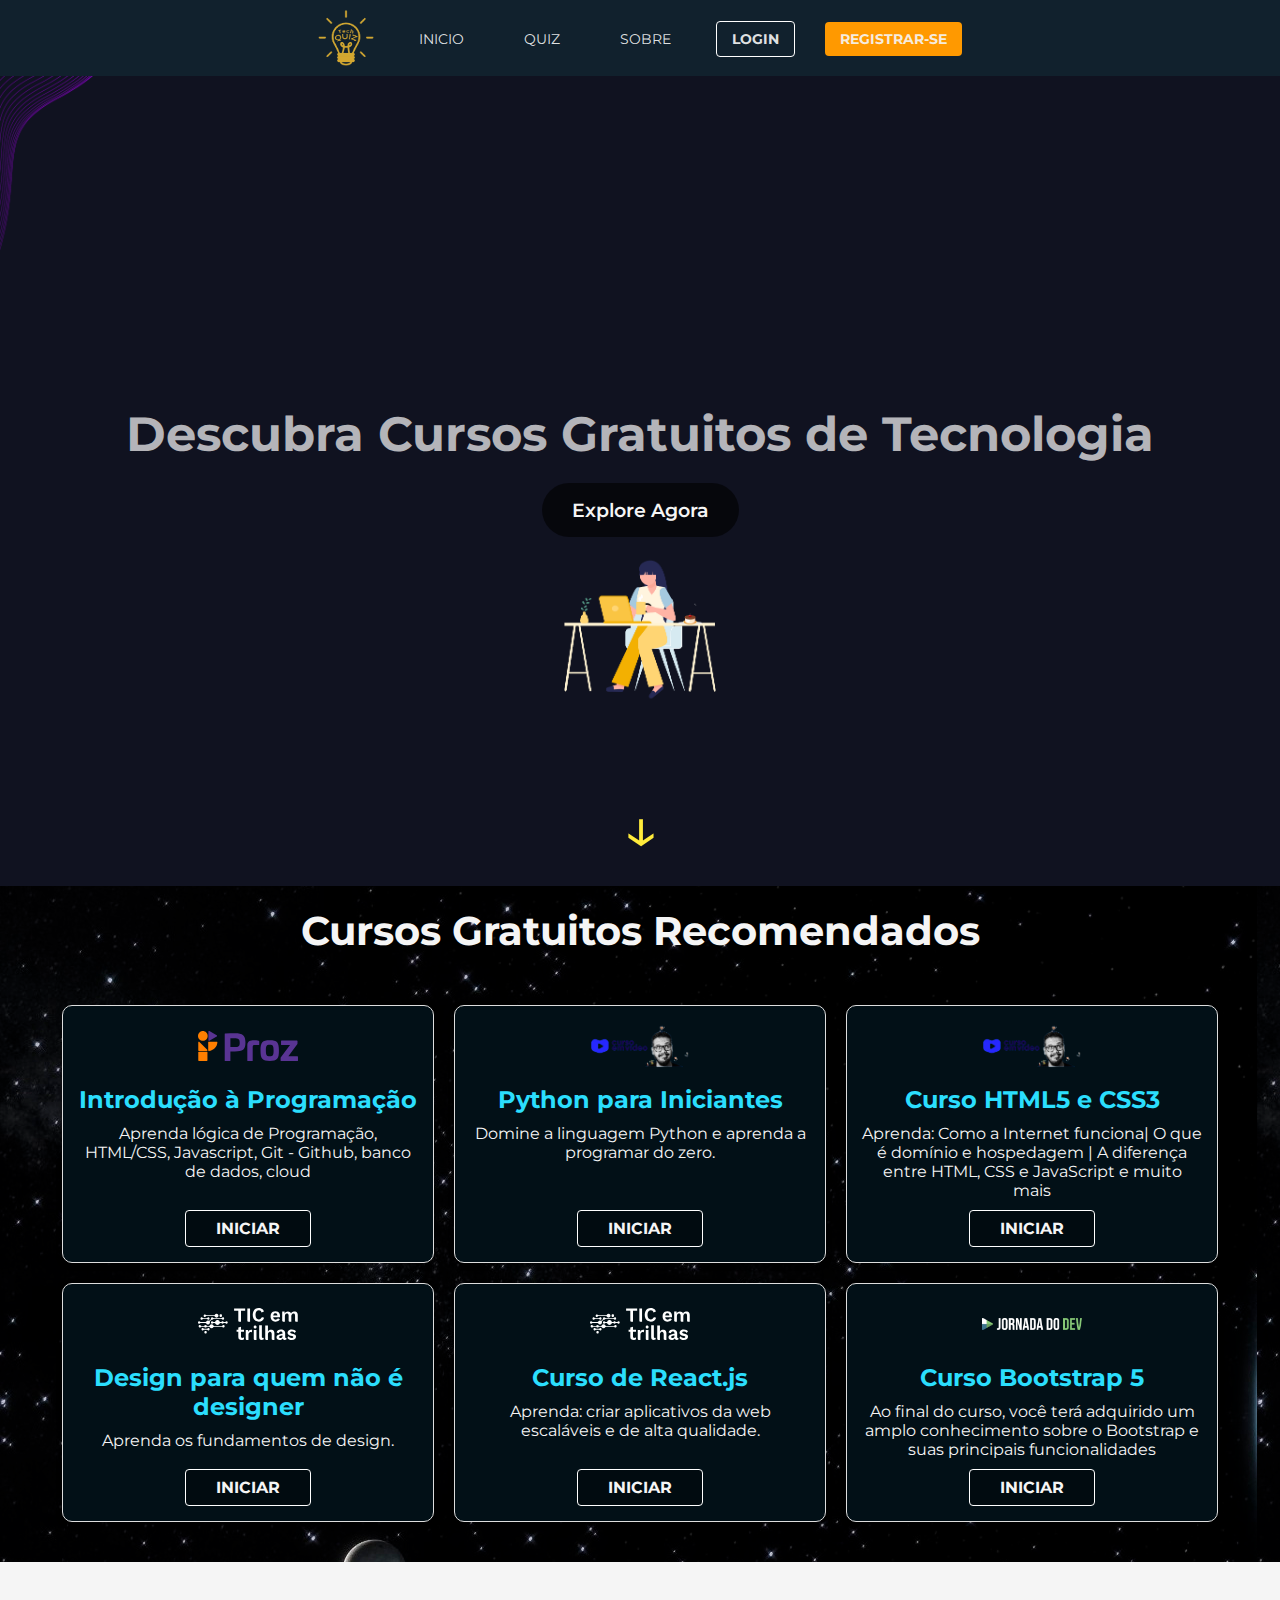
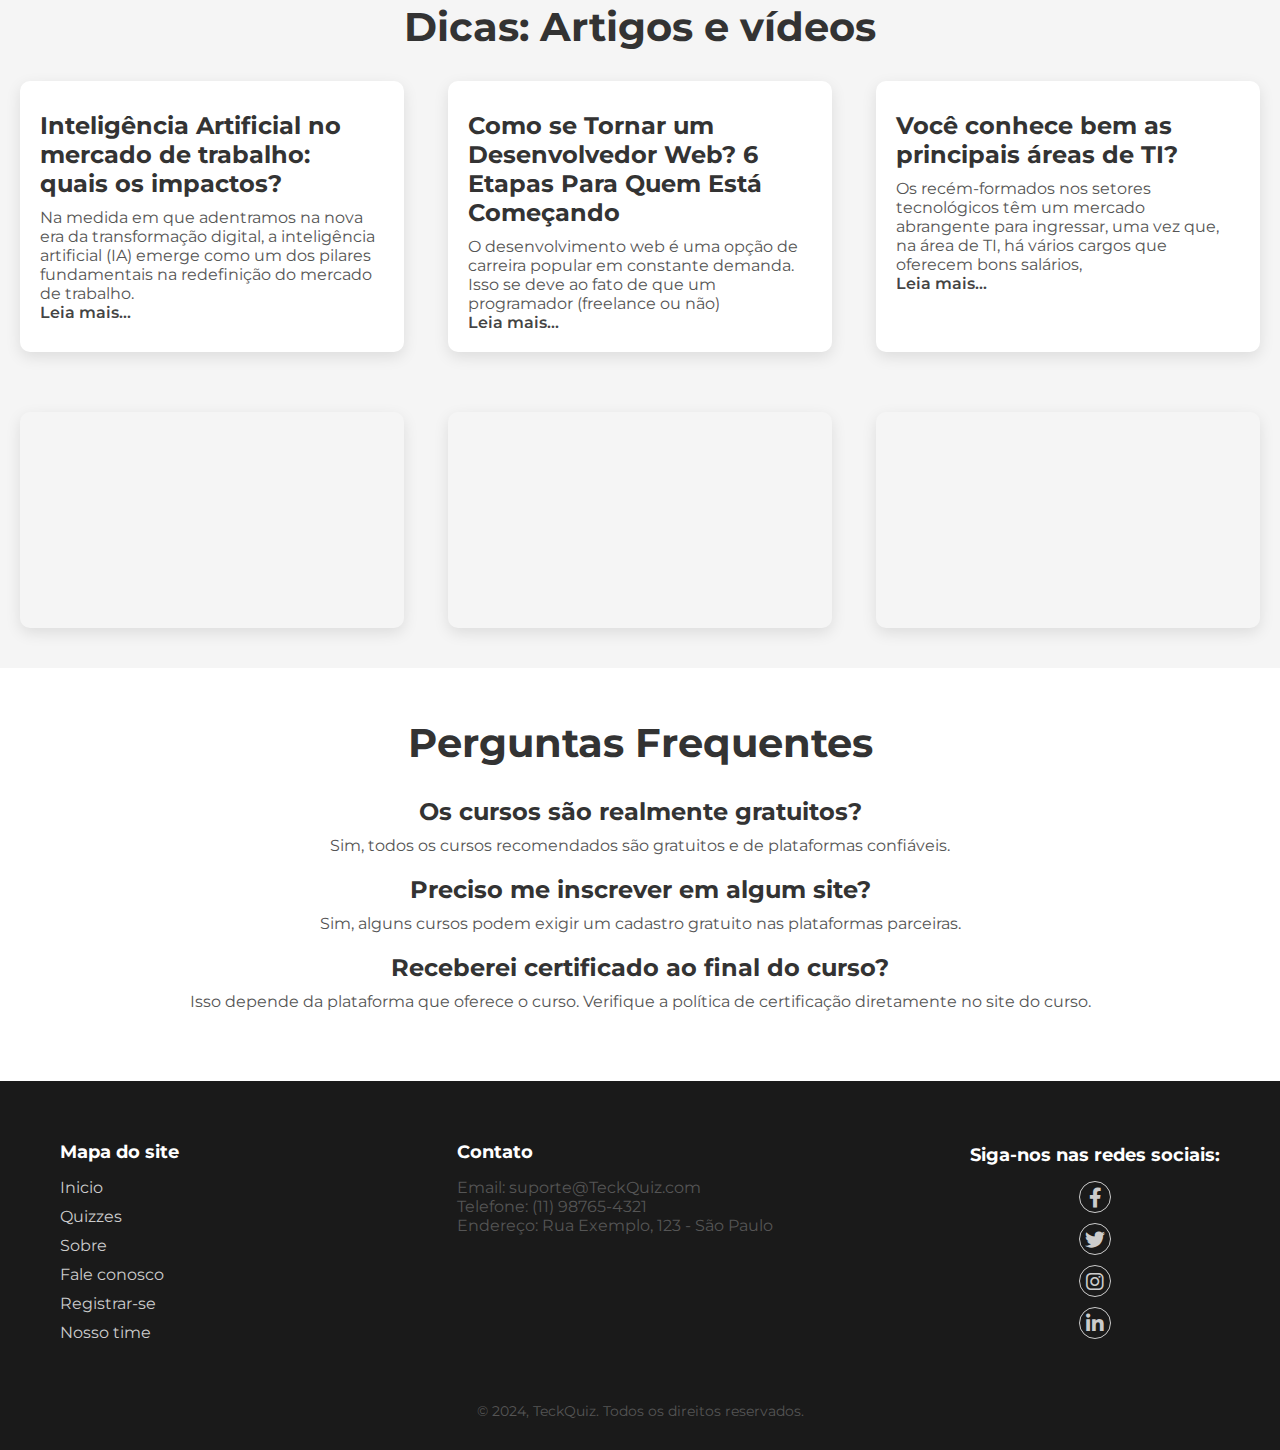
==== commit 9bf1c7d7: "editando pagina cursos" ====
--- a/src/cursos.html
+++ b/src/cursos.html
@@ -102,17 +102,17 @@
             <article class="post">
                 <h3>Inteligência Artificial no mercado de trabalho: quais os impactos?</h3>
                 <p>Na medida em que adentramos na nova era da transformação digital, a inteligência artificial (IA) emerge como um dos pilares fundamentais na redefinição do mercado de trabalho.</p>
-                <a href="https://www.totvs.com/blog/inovacoes/inteligencia-artificial-mercado-de-trabalho/#:~:text=Aperfei%C3%A7oamento%20de%20habilidades%20e%20cria%C3%A7%C3%A3o,dados%20e%20ci%C3%AAncia%20de%20dados.">Leia mais</a>
+                <a href="https://www.totvs.com/blog/inovacoes/inteligencia-artificial-mercado-de-trabalho/#:~:text=Aperfei%C3%A7oamento%20de%20habilidades%20e%20cria%C3%A7%C3%A3o,dados%20e%20ci%C3%AAncia%20de%20dados.">Leia mais...</a>
             </article>
             <article class="post">
-                <h3>Desenvolvimento Web: Comece do Zero</h3>
-                <p>Dicas e recursos para se tornar um desenvolvedor web</p>
-                <a href="https://www.hostinger.com.br/tutoriais/como-ser-um-desenvolvedor-web">Leia mais</a>
+                <h3>Como se Tornar um Desenvolvedor Web? 6 Etapas Para Quem Está Começando</h3>
+                <p>O desenvolvimento web é uma opção de carreira popular em constante demanda. Isso se deve ao fato de que um programador (freelance ou não)</p>
+                <a href="https://www.hostinger.com.br/tutoriais/como-ser-um-desenvolvedor-web">Leia mais...</a>
             </article>
             <article class="post">
-                <h3>Guia de Carreira em Tecnologia</h3>
-                <p>Saiba quais são as principais áreas de TI e como escolher seu caminho.</p>
-                <a href="https://gaea.com.br/voce-conhece-bem-as-principais-areas-de-ti/">Leia mais</a>
+                <h3>Você conhece bem as principais áreas de TI?</h3>
+                <p>Os recém-formados nos setores tecnológicos têm um mercado abrangente para ingressar, uma vez que, na área de TI, há vários cargos que oferecem bons salários,</p>
+                <a href="https://gaea.com.br/voce-conhece-bem-as-principais-areas-de-ti/">Leia mais...</a>
             </article>
         </div>
     </section>
--- a/css/cursos.css
+++ b/css/cursos.css
@@ -203,6 +203,11 @@
     height: auto; /* Altura automática para se ajustar ao conteúdo */
 }
 
+.post a{
+    color: #1a1a1ad5;
+    font-weight: 600;
+}
+
 /*! Seção vídeos */
 .videos {
     display: flex;
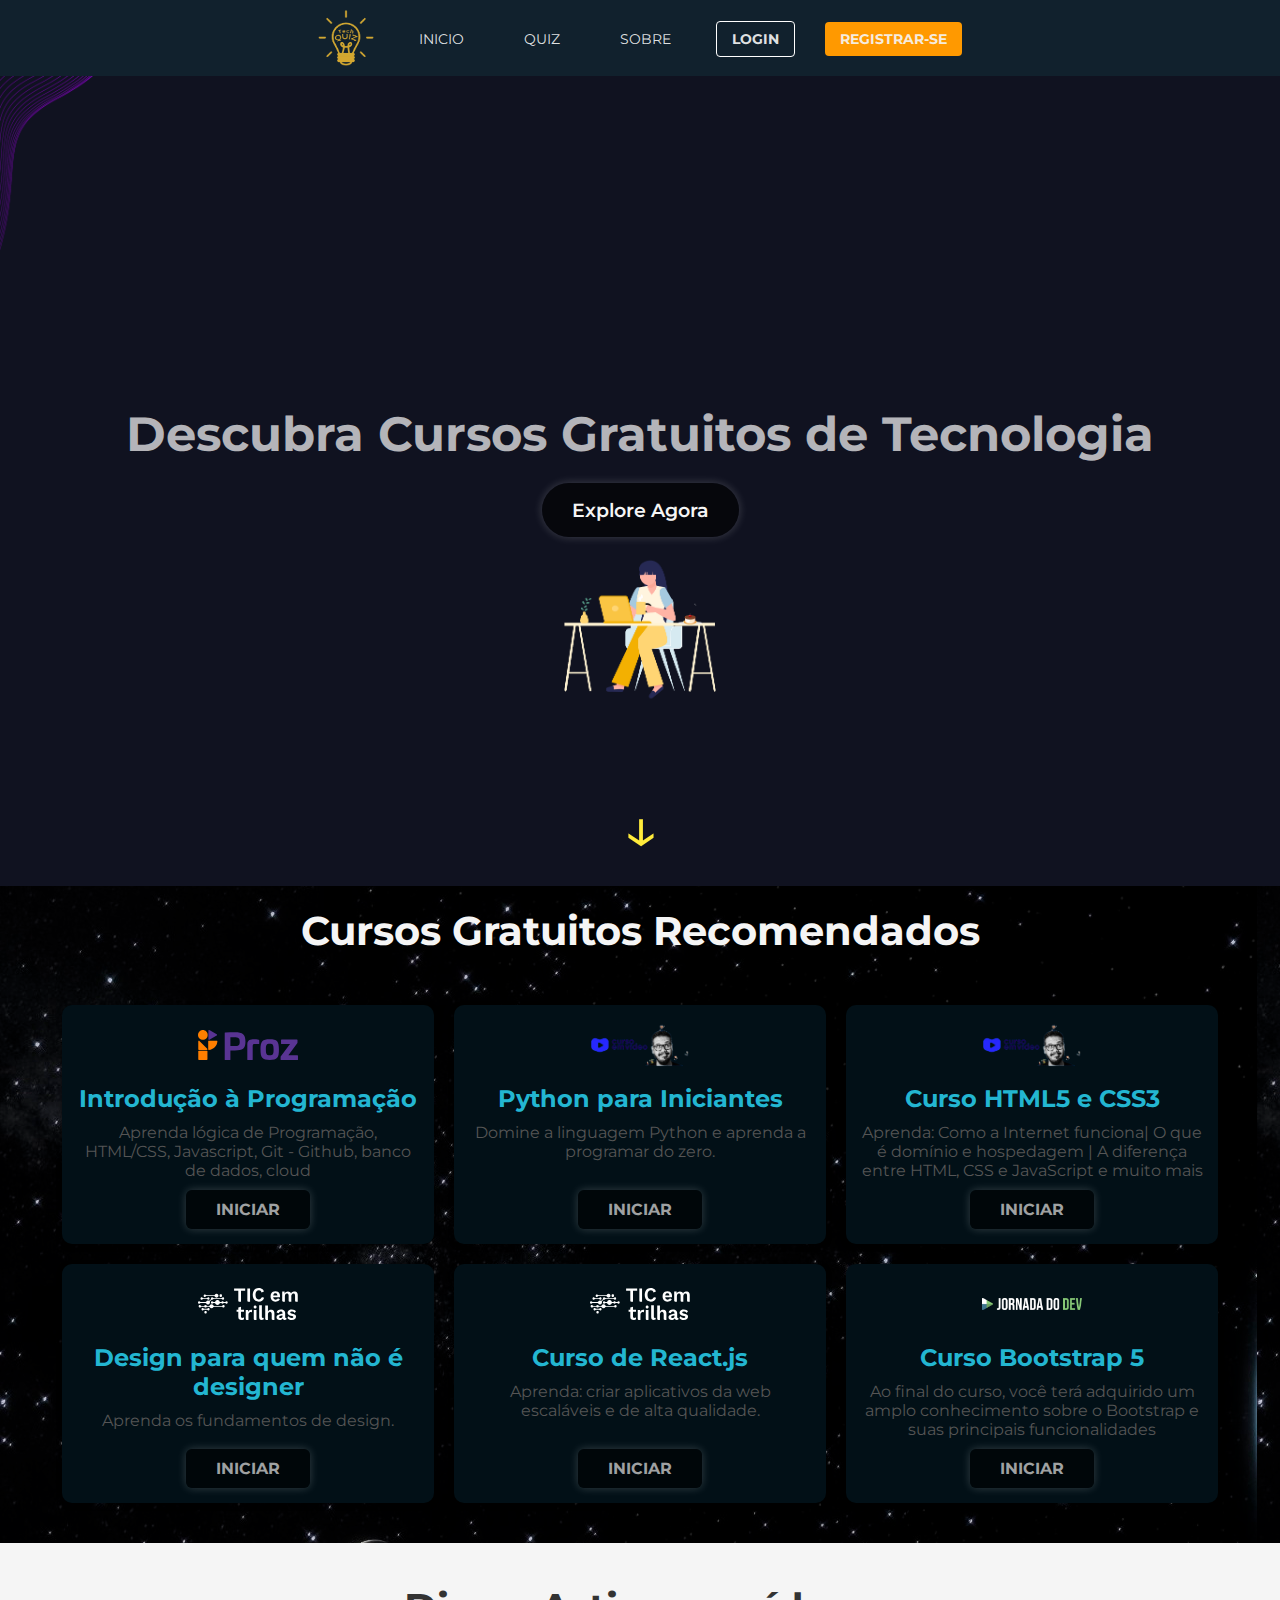
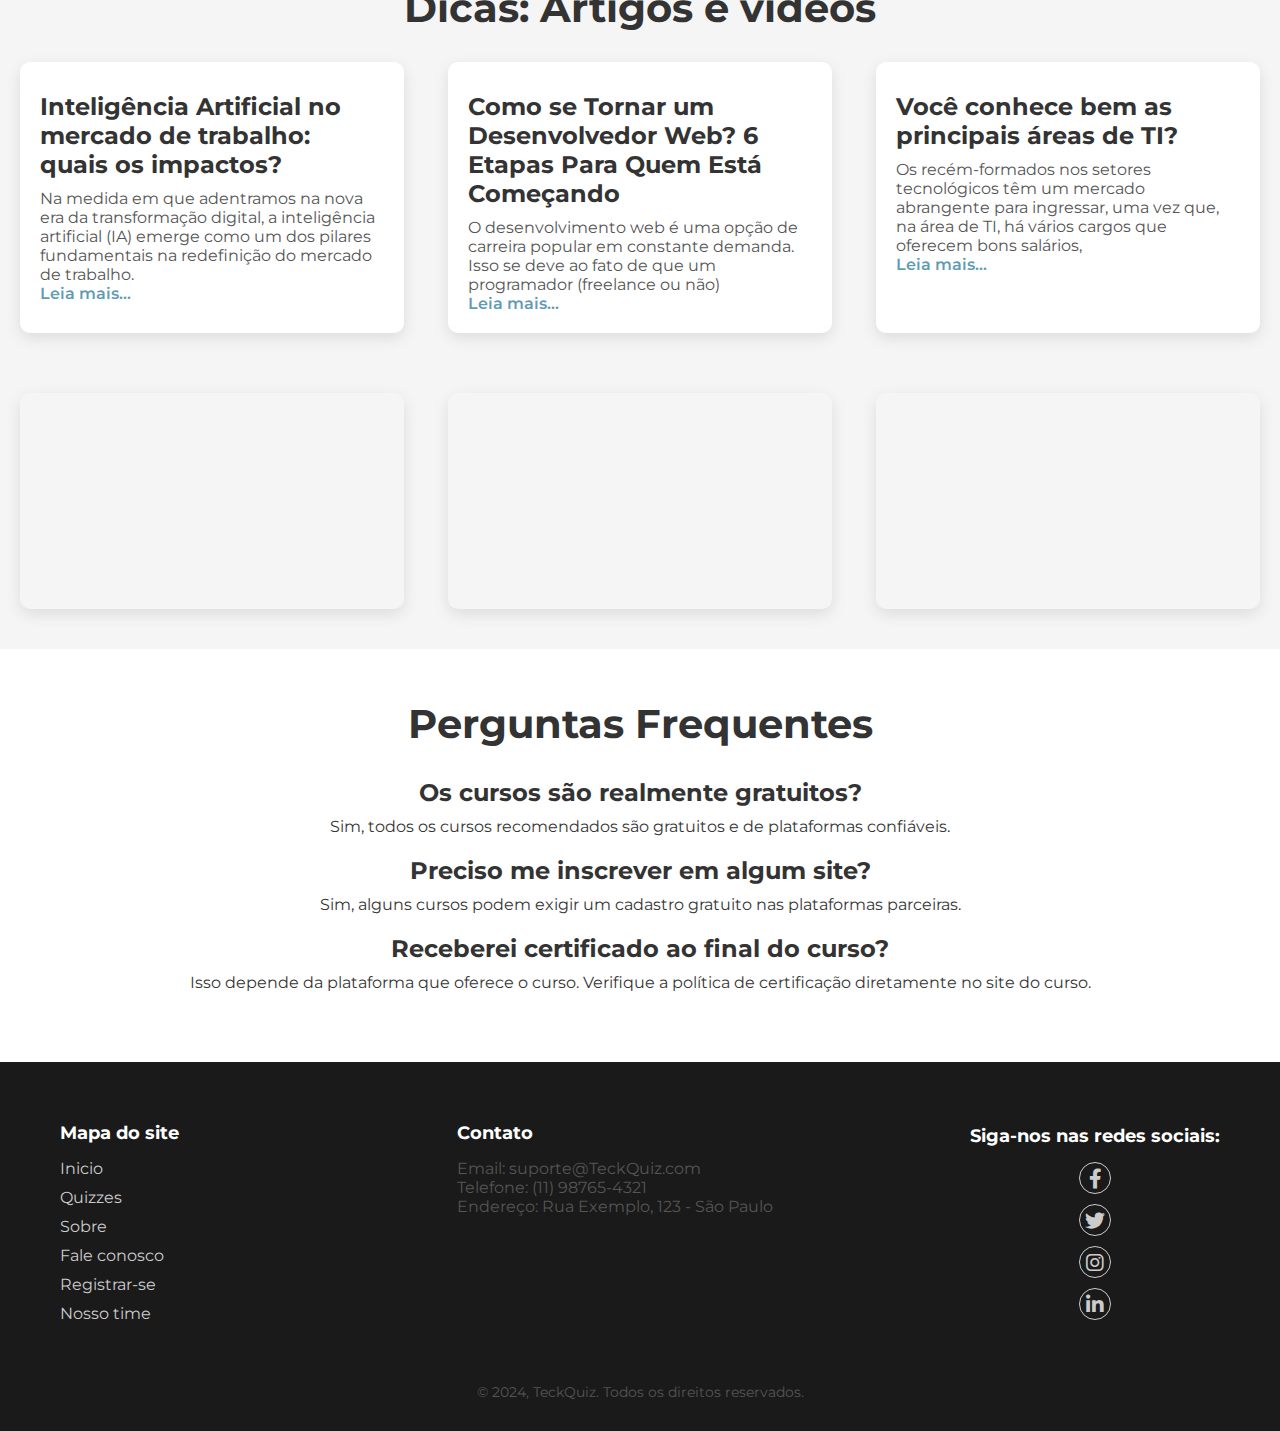
==== commit 945cb6ac: "Editando pagina cursos" ====
--- a/src/cursos.html
+++ b/src/cursos.html
@@ -126,18 +126,18 @@
         <iframe src="https://www.youtube.com/embed/oJAmci2TaJ4?si=UlJ-QF8KlkXxljoe" title="YouTube video player" frameborder="0" allow="accelerometer; autoplay; clipboard-write; encrypted-media; gyroscope; picture-in-picture; web-share" referrerpolicy="strict-origin-when-cross-origin" allowfullscreen></iframe>
     </section>
     
-    <!--! Seção Artigos -->
-    <section class="faq">
+    <!--! Seção Perguntas frequentes -->
+    <section class="perguntas">
         <h2>Perguntas Frequentes</h2>
-        <div class="faq-item">
+        <div class="pergunta-item">
             <h3>Os cursos são realmente gratuitos?</h3>
             <p>Sim, todos os cursos recomendados são gratuitos e de plataformas confiáveis.</p>
         </div>
-        <div class="faq-item">
+        <div class="pergunta-item">
             <h3>Preciso me inscrever em algum site?</h3>
             <p>Sim, alguns cursos podem exigir um cadastro gratuito nas plataformas parceiras.</p>
         </div>
-        <div class="faq-item">
+        <div class="pergunta-item">
             <h3>Receberei certificado ao final do curso?</h3>
             <p>Isso depende da plataforma que oferece o curso. Verifique a política de certificação diretamente no site do curso.</p>
         </div>
--- a/css/cursos.css
+++ b/css/cursos.css
@@ -16,6 +16,7 @@
 body {
     background-color: #f5f5f5;
 }
+
 /*!Seção Banner Principal*/
 .banner {
     background-image: url('../image/banner-11.png');
@@ -82,12 +83,13 @@
     font-weight: 600;
     text-align: center;
     margin-bottom: 20px;
+    box-shadow: 0px 0px 10px rgba(255, 255, 255, 0.2);
 }
 
 .button:hover{
-    background-color: #f5f5f5;
-    color: #1a1a1a;
-}
+    box-shadow: 0px 0px 15px rgba(255, 255, 255, 0.4);
+}
+
 
 /*! Seção de cursos */
 .cursos {
@@ -114,7 +116,6 @@
     display: flex;
     flex-direction: column;
     background-color: #021017;
-    border: 1px solid #ddd; 
     border-radius: 10px; 
     box-shadow: 0 2px 5px rgba(0, 0, 0, 0.5); 
     padding: 15px; 
@@ -150,12 +151,12 @@
 }
 
 .card h3{
-    color: #2BDEFD;
+    color: #2bddfdd3;
 }
 
 .card p{
     margin-bottom: 10px;
-    color: #f5f5f5;
+    color: #555;
 }
 
 .card a {
@@ -164,13 +165,13 @@
     display: inline-block;
     align-self: center;
     margin-top: auto;
-    padding: 8px 30px;
-    border-radius: 4px;
+    padding: 10px 30px;
+    border-radius: 6px;
     text-transform: uppercase;
     font-weight: bold;
-    border: 1px solid #fff;
-    color: #f5f5f5;
-    background-color: rgba(0,0,0,.30);
+    background-color: rgba(0,0,0,.60);
+    color: #ffffffa1;
+    box-shadow: 0px 0px 10px rgba(255, 255, 255, 0.2);
 }
 
 
@@ -204,8 +205,9 @@
 }
 
 .post a{
-    color: #1a1a1ad5;
     font-weight: 600;
+    color: #1f7699bb;
+    letter-spacing: 1.5;
 }
 
 /*! Seção vídeos */
@@ -226,22 +228,24 @@
 }
 
 
-
 /*! Seção de perguntas frequentes */
-.faq {
+.perguntas {
     background-color: #ffffff;
     padding: 50px;
     text-align: center;
 }
-.faq h2 {
+.perguntas h2 {
     font-size: 2.5rem;
     margin-bottom: 30px;
 }
-.faq-item {
+.pergunta-item {
     margin-bottom: 20px;
 }
-.faq-item h3 {
+.pergunta-item h3 {
     font-size: 1.5rem;
+}
+.pergunta-item p{
+    color: #363636;
 }
 
 
@@ -274,33 +278,6 @@
 
 
 @media(max-width: 680px){
-    .cabecalho{
-        flex-direction: column;
-        justify-content: center;
-        gap: 12px;
-    }
-    .menu{
-        padding: 16px 0;
-        gap: 12px;
-    }
-    .menu li:nth-child(-n+3) a{
-        padding: 0;
-    }
-    .redes-sociais{
-        flex-direction: row;
-    }
-    .footer-sections{
-        justify-content: center;
-        flex-direction: column;
-        align-items: center;
-    }
-    .footer-section{
-        text-align: center;
-    }
-    .redes-sociais img{
-        margin-right: 10px;
-        margin-bottom: 0;
-       }
     .cards-container{
         flex-direction: column;
         justify-content: center;
@@ -324,18 +301,8 @@
 }
 
 @media(max-width: 426px){
-    .menu a{
-        font-size: 11px;
-        font-weight: 600;
-    }
     .post{
         width: 100%;
     }
 
 }
-
-@media(max-width: 336px){
-    .menu a{
-        font-size: 10px;
-    }
-}
--- a/css/header-footer.css
+++ b/css/header-footer.css
@@ -9,7 +9,7 @@
 }
 
 
-
+/*! Cabeçalho */
 .cabecalho {
     display: flex;
     justify-content: center;
@@ -90,8 +90,7 @@
 }
 
 
-
-
+/*! Rodapé */
 .footer {
     background-color: #1a1a1a;
     /* color: #ccc; */
@@ -116,23 +115,6 @@
     margin: 20px 0;
     text-align: left;
 }
-
-/* .redes-sociais {
-    display: flex;
-    justify-content: center;
-    align-items: center;
-    flex-direction: column;
-    min-width: 200px;
-    margin: 20px 0;
-    text-align: center;
-}
-
-.redes-sociais img{
-    max-width: 30px;
-    height: auto;
-    margin-bottom: 12px;
-} */
-
 
 .footer-section h3 {
     color: #fff;
@@ -206,7 +188,7 @@
 }
 
 
-
+/*! Responsividade */
 @media(max-width: 680px){
     .cabecalho{
         flex-direction: column;
